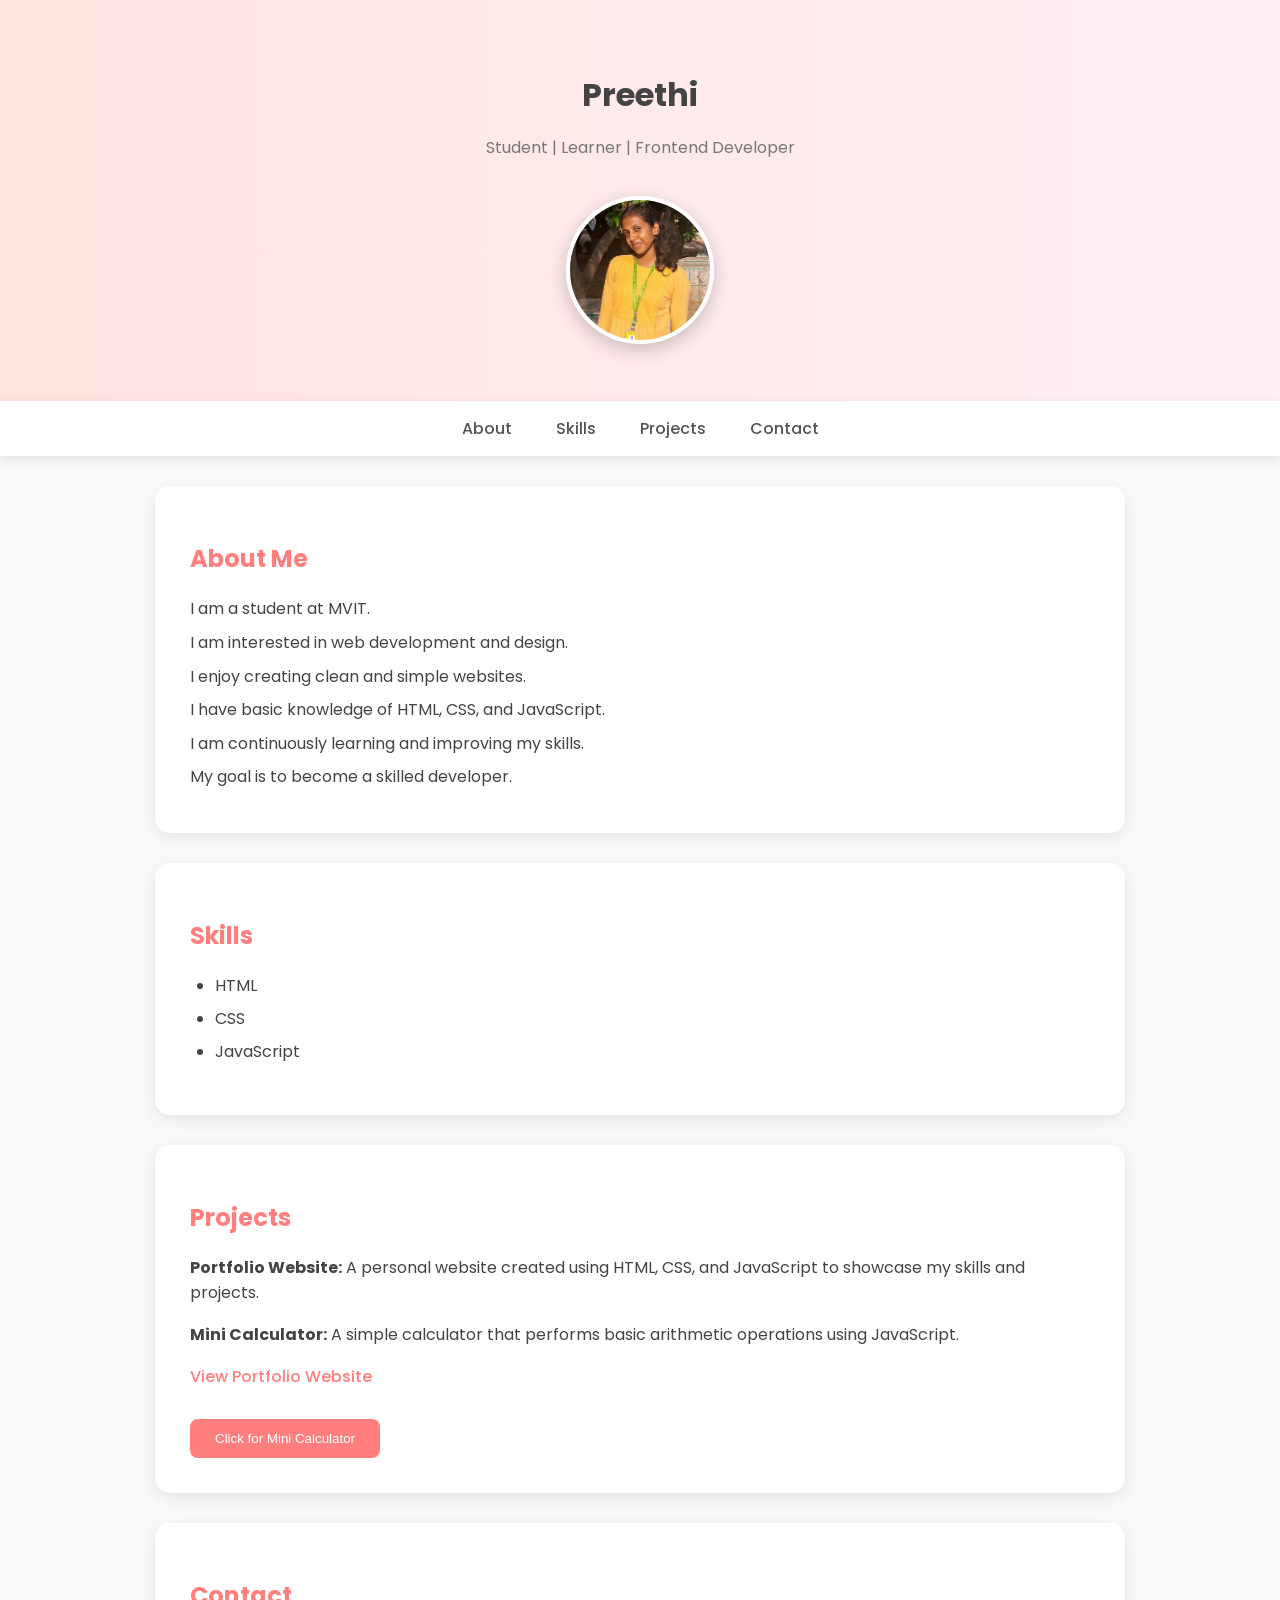
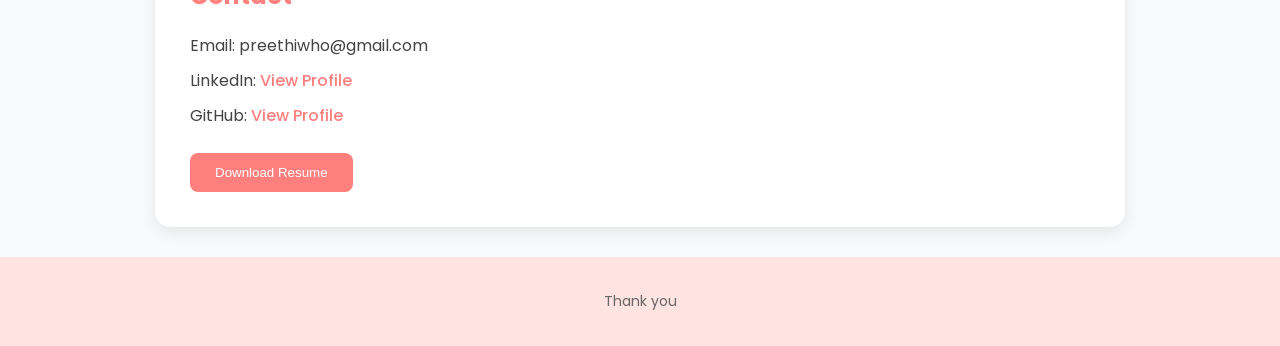
==== index.html @ 24c8bced "Update index.html" ====
<!DOCTYPE html>
<html lang="en">
<head>
<meta charset="UTF-8">
<title>Preethi Portfolio</title>

<link href="https://fonts.googleapis.com/css2?family=Poppins:wght@300;400;600&display=swap" rel="stylesheet">

<style>
    body {
        font-family: 'Poppins', sans-serif;
        margin: 0;
        background: #f8f9fb;
        color: #444;
    }

    header {
        text-align: center;
        padding: 50px 20px;
        background: linear-gradient(to right, #ffe4e1, #fff0f5);
    }

    header h1 {
        margin-bottom: 5px;
        font-size: 32px;
    }

    header p {
        color: #777;
        font-size: 16px;
    }

    .profile-pic {
        width: 140px;
        height: 140px;
        border-radius: 50%;
        object-fit: cover;
        margin-top: 20px;
        border: 4px solid white;
        box-shadow: 0px 6px 18px rgba(0,0,0,0.2);
    }

    nav {
        background: white;
        text-align: center;
        padding: 15px;
        box-shadow: 0px 3px 10px rgba(0,0,0,0.1);
        position: sticky;
        top: 0;
    }

    nav a {
        margin: 0 20px;
        text-decoration: none;
        color: #555;
        font-weight: 500;
        transition: 0.3s;
    }

    nav a:hover {
        color: #ff7f7f;
    }

    section {
        max-width: 900px;
        margin: 30px auto;
        padding: 35px;
        background: white;
        border-radius: 15px;
        box-shadow: 0px 5px 15px rgba(0,0,0,0.08);
    }

    h2 {
        color: #ff7f7f;
        margin-bottom: 20px;
    }

    /* About - clean spacing */
    #about p {
        margin: 8px 0;
        line-height: 1.6;
    }

    /* Skills */
    ul {
        list-style-type: disc;
        padding-left: 25px;
    }

    li {
        margin: 8px 0;
    }

    /* Projects */
    #projects p {
        margin-bottom: 15px;
        line-height: 1.6;
    }

    button {
        margin-top: 15px;
        padding: 12px 25px;
        background: #ff7f7f;
        color: white;
        border: none;
        border-radius: 8px;
        cursor: pointer;
        font-weight: 500;
        transition: 0.3s;
    }

    button:hover {
        background: #ff4d4d;
    }

    a {
        color: #ff7f7f;
        text-decoration: none;
        font-weight: 500;
    }

    a:hover {
        text-decoration: underline;
    }

    /* Contact spacing */
    #contact p {
        margin: 10px 0;
    }

    footer {
        text-align: center;
        padding: 20px;
        background: #ffe4e1;
        margin-top: 30px;
        font-size: 14px;
        color: #666;
    }
</style>
</head>

<body>

<header>
    <h1>Preethi</h1>
    <p>Student | Learner | Frontend Developer</p>

    <img src="myphoto.jpeg" alt="Profile Photo" class="profile-pic">
</header>

<nav>
    <a href="#about">About</a>
    <a href="#skills">Skills</a>
    <a href="#projects">Projects</a>
    <a href="#contact">Contact</a>
</nav>

<section id="about">
    <h2>About Me</h2>

    <p>I am a student at MVIT.</p>
    <p>I am interested in web development and design.</p>
    <p>I enjoy creating clean and simple websites.</p>
    <p>I have basic knowledge of HTML, CSS, and JavaScript.</p>
    <p>I am continuously learning and improving my skills.</p>
    <p>My goal is to become a skilled developer.</p>

</section>

<section id="skills">
    <h2>Skills</h2>
    <ul>
        <li>HTML</li>
        <li>CSS</li>
        <li>JavaScript</li>
    </ul>
</section>

<section id="projects">
    <h2>Projects</h2>

    <p><b>Portfolio Website:</b> A personal website created using HTML, CSS, and JavaScript to showcase my skills and projects.</p>

    <p><b>Mini Calculator:</b> A simple calculator that performs basic arithmetic operations using JavaScript.</p>

    <p>
        <a href=https://preethiii-dev.github.io/>View Portfolio Website</a>
    </p>

    <button onclick="openCalculator()">Click for Mini Calculator</button>
</section>

<section id="contact">
    <h2>Contact</h2>
    <p>Email: preethiwho@gmail.com</p>

    <p>
        LinkedIn: 
        <a href="https://linkedin.com/in/preethiii" target="_blank">View Profile</a>
    </p>

    <p>
        GitHub: 
        <a href="https://github.com/" target="_blank">View Profile</a>
    </p>
    <a href="resume.pdf" download>
    <button>Download Resume</button>
</a>
</section>

<footer>
    <p>Thank you</p>
</footer>

<script>
function openCalculator() {
    window.location.href = "calculator.html";
}
</script>

</body>
</html>
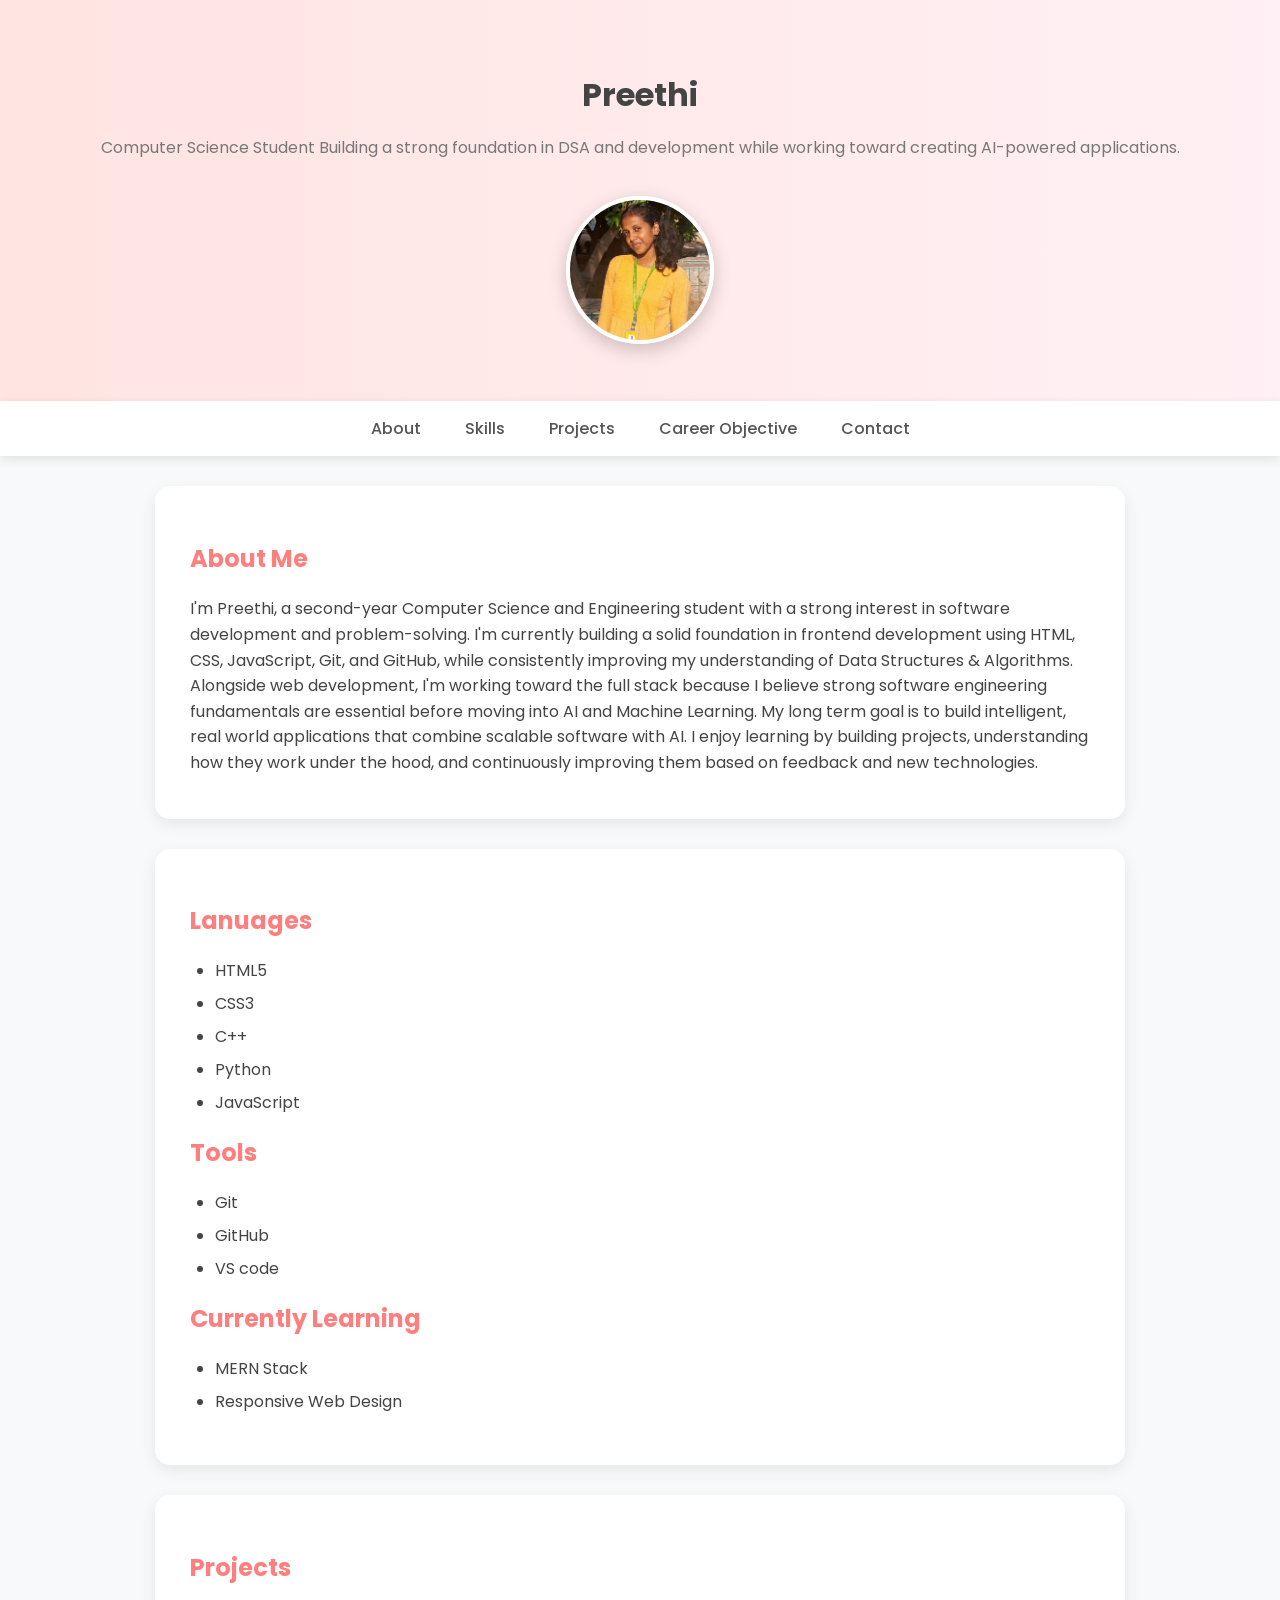
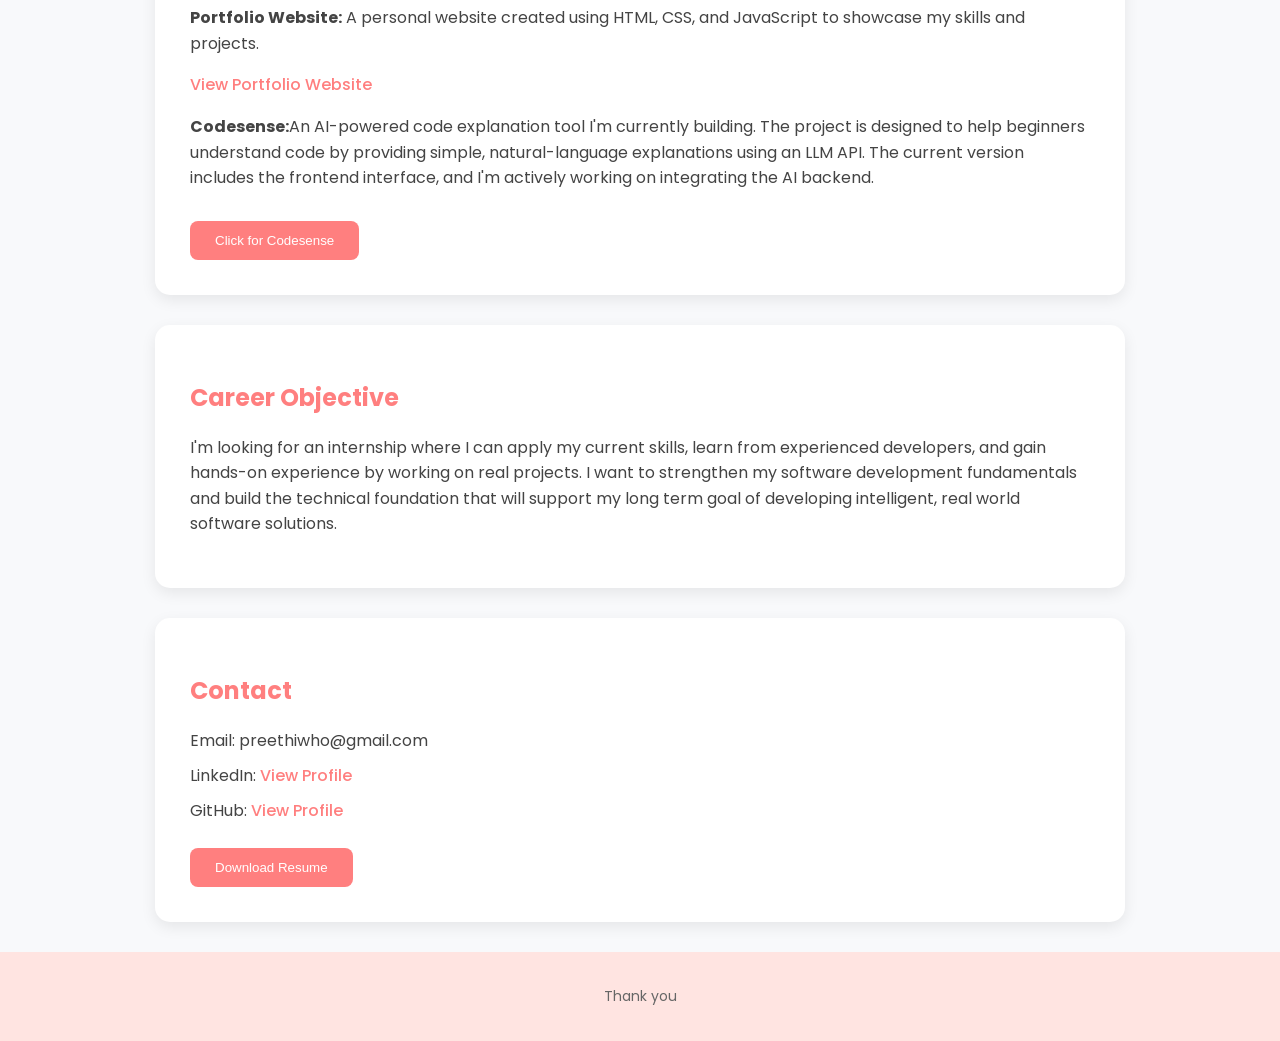
==== commit 24b5dcb2: "Add files via upload" ====
--- a/index.html
+++ b/index.html
@@ -96,6 +96,10 @@
         margin-bottom: 15px;
         line-height: 1.6;
     }
+ /* Career Objective - clean spacing */
+    #career p{
+    line-height:1.6;
+} 
 
     button {
         margin-top: 15px;
@@ -143,7 +147,8 @@
 
 <header>
     <h1>Preethi</h1>
-    <p>Student | Learner | Frontend Developer</p>
+    <p>Computer Science Student
+Building a strong foundation in DSA and development while working toward creating AI-powered applications.</p>
 
     <img src="myphoto.jpeg" alt="Profile Photo" class="profile-pic">
 </header>
@@ -152,28 +157,41 @@
     <a href="#about">About</a>
     <a href="#skills">Skills</a>
     <a href="#projects">Projects</a>
+   <a href="#career">Career Objective</a>
     <a href="#contact">Contact</a>
 </nav>
 
 <section id="about">
     <h2>About Me</h2>
 
-    <p>I am a student at MVIT.</p>
-    <p>I am interested in web development and design.</p>
-    <p>I enjoy creating clean and simple websites.</p>
-    <p>I have basic knowledge of HTML, CSS, and JavaScript.</p>
-    <p>I am continuously learning and improving my skills.</p>
-    <p>My goal is to become a skilled developer.</p>
-
-</section>
+    <p>I'm Preethi, a second-year Computer Science and Engineering student with a strong interest in software development and problem-solving. I'm currently building a solid foundation in frontend development using HTML, CSS, JavaScript, Git, and GitHub, while consistently improving my understanding of Data Structures & Algorithms. Alongside web development, I'm working toward the full stack because I believe strong software engineering fundamentals are essential before moving into AI and Machine Learning. My long term goal is to build intelligent, real world applications that combine scalable software with AI. I enjoy learning by building projects, understanding how they work under the hood, and continuously improving them based on feedback and new technologies.</p>
+
+</section>
+
+
 
 <section id="skills">
-    <h2>Skills</h2>
+    <h2>Lanuages</h2>
     <ul>
-        <li>HTML</li>
-        <li>CSS</li>
+        <li>HTML5</li>
+        <li>CSS3</li>
+        <li>C++</li>
+        <li>Python</li>
         <li>JavaScript</li>
     </ul>
+<h2>Tools</h2>
+    <ul>
+        <li>Git</li>
+        <li>GitHub</li>
+        <li>VS code</li>
+      </ul>
+<h2>Currently Learning</h2>
+    <ul>
+        <li>MERN Stack </li>
+        <li>Responsive Web Design</li>
+       
+    </ul>
+
 </section>
 
 <section id="projects">
@@ -181,13 +199,22 @@
 
     <p><b>Portfolio Website:</b> A personal website created using HTML, CSS, and JavaScript to showcase my skills and projects.</p>
 
-    <p><b>Mini Calculator:</b> A simple calculator that performs basic arithmetic operations using JavaScript.</p>
-
-    <p>
-        <a href=https://preethiii-dev.github.io/>View Portfolio Website</a>
+    <p>
+       <a href="https://preethiii-dev.github.io" target="_blank">
+    View Portfolio Website
+</a>    </p>
+
+    <p><b> Codesense:</b>An AI-powered code explanation tool I'm currently building. The project is designed to help beginners understand code by providing simple, natural-language explanations using an LLM API. The current version includes the frontend interface, and I'm actively working on integrating the AI backend.</p>
+
+    <button onclick="openproject()"> Click for Codesense </button>
+</section>
+
+<section id="career">
+    <h2>Career Objective</h2>
+
+    <p>
+        I'm looking for an internship where I can apply my current skills, learn from experienced developers, and gain hands-on experience by working on real projects. I want to strengthen my software development fundamentals and build the technical foundation that will support my long term goal of developing intelligent, real world software solutions.
     </p>
-
-    <button onclick="openCalculator()">Click for Mini Calculator</button>
 </section>
 
 <section id="contact">
@@ -201,9 +228,9 @@
 
     <p>
         GitHub: 
-        <a href="https://github.com/" target="_blank">View Profile</a>
+        <a href="https://github.com/preethiii-dev/preethiii-dev.github.io" target="_blank">View Profile</a>
     </p>
-    <a href="resume.pdf" download>
+<a href="resume.final.pdf" download>
     <button>Download Resume</button>
 </a>
 </section>
@@ -213,10 +240,9 @@
 </footer>
 
 <script>
-function openCalculator() {
-    window.location.href = "calculator.html";
+function openproject() {
+    window.location.href = "codesense/code-explainer.html";
 }
 </script>
-
 </body>
-</html>
+</html>
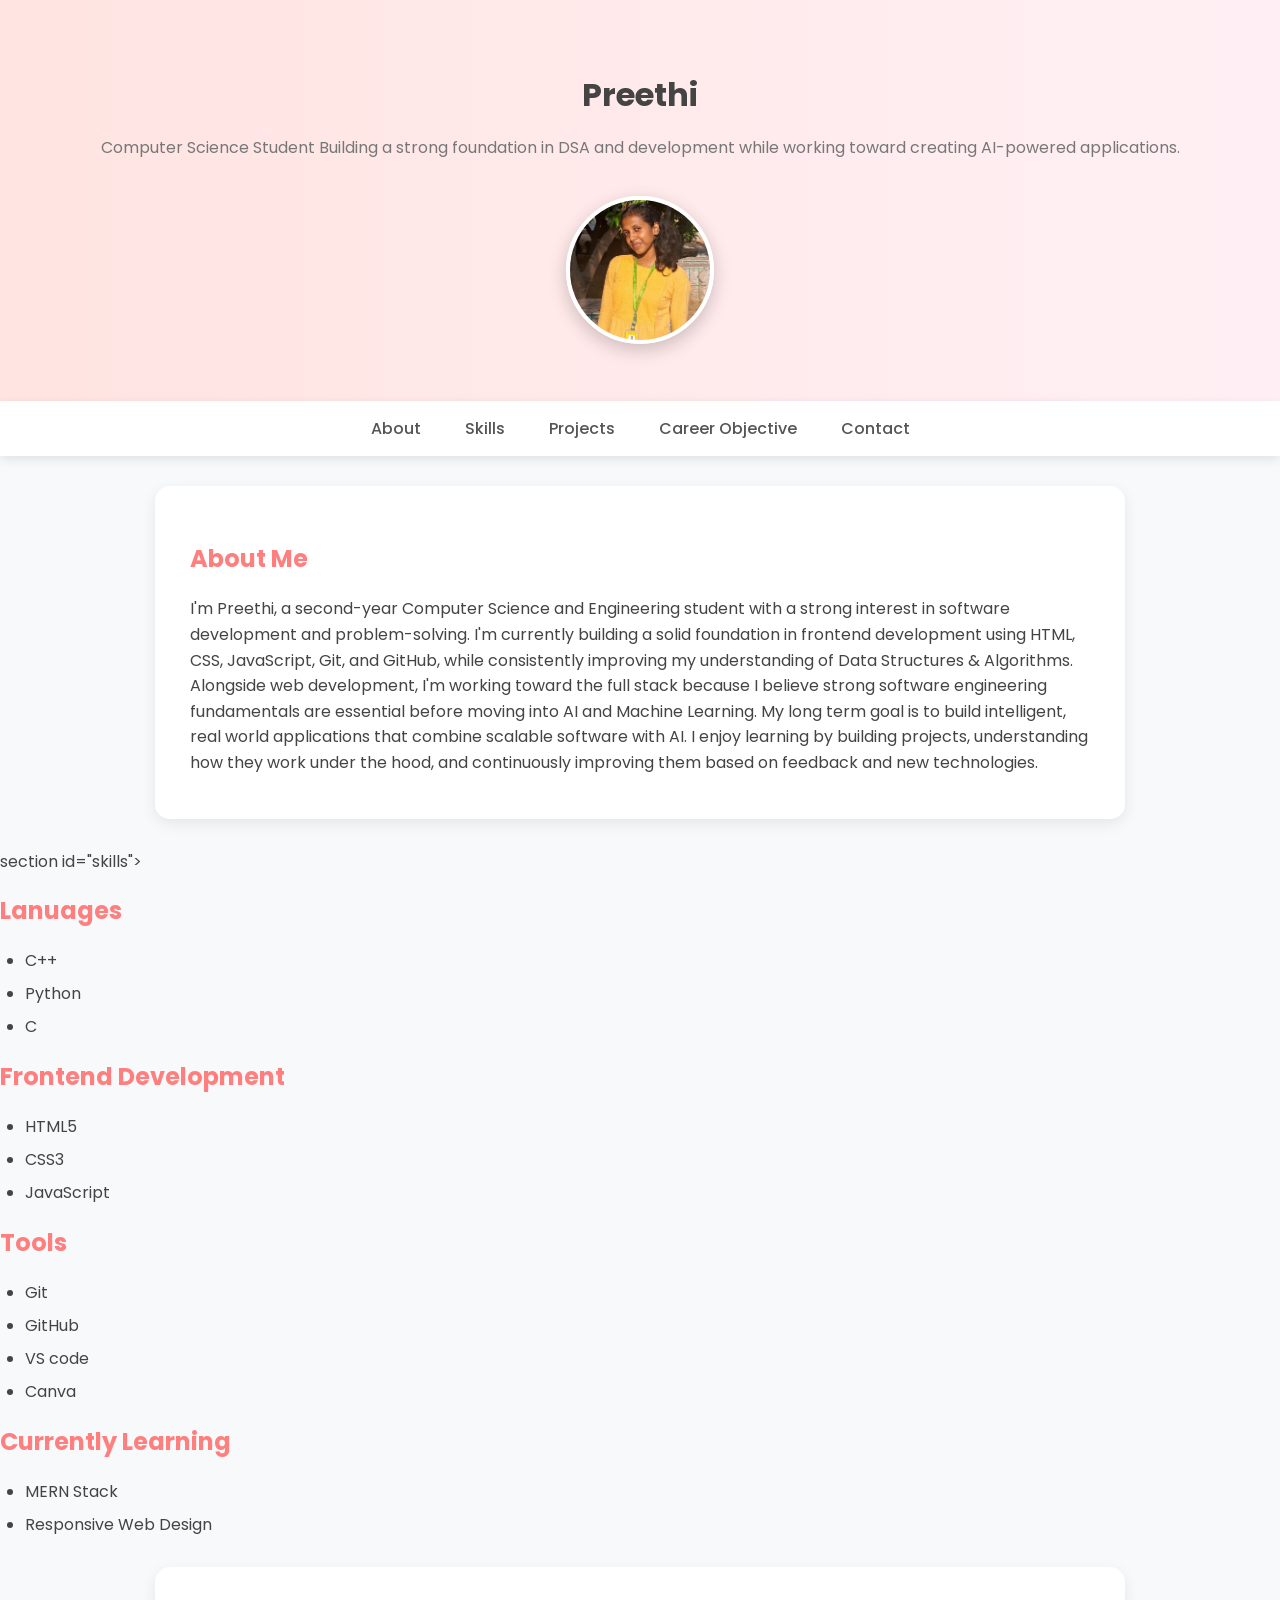
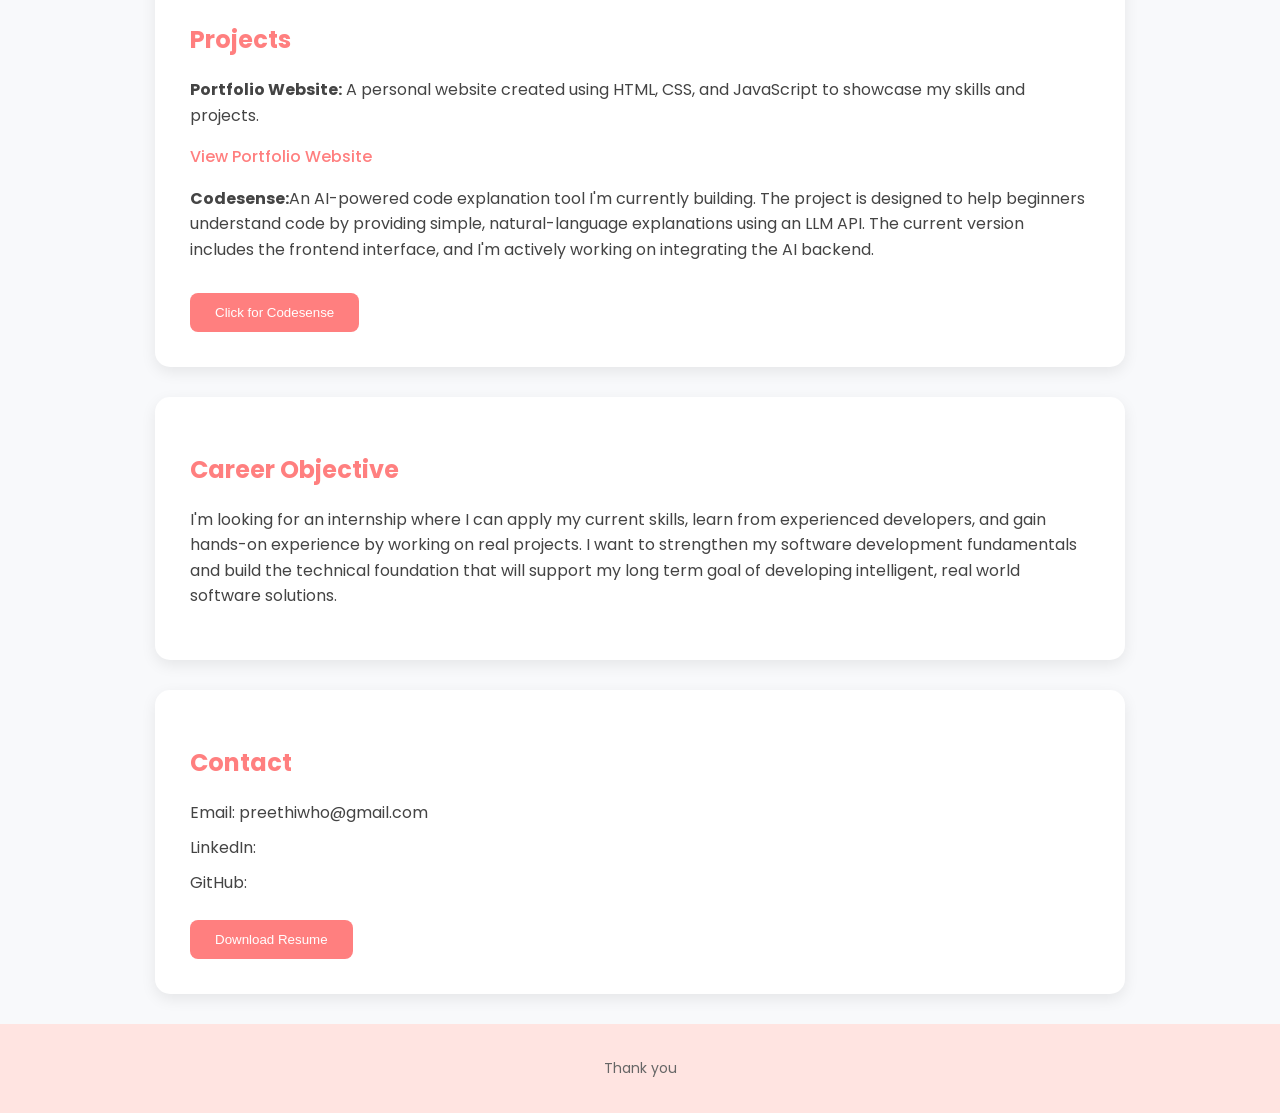
==== commit 14bfbba4: "Update index.html" ====
--- a/index.html
+++ b/index.html
@@ -170,24 +170,31 @@
 
 
 
-<section id="skills">
+section id="skills">
     <h2>Lanuages</h2>
     <ul>
+        <li>C++</li>
+        <li>Python</li>
+        <li>C</li>
+    </ul>
+<h2>Frontend Development </h2>
+<ul>
         <li>HTML5</li>
         <li>CSS3</li>
-        <li>C++</li>
-        <li>Python</li>
         <li>JavaScript</li>
     </ul>
+
 <h2>Tools</h2>
     <ul>
         <li>Git</li>
         <li>GitHub</li>
         <li>VS code</li>
+        <li>Canva</li>
+
       </ul>
 <h2>Currently Learning</h2>
     <ul>
-        <li>MERN Stack </li>
+        <li>MERN Stack</li>
         <li>Responsive Web Design</li>
        
     </ul>
@@ -223,12 +230,12 @@
 
     <p>
         LinkedIn: 
-        <a href="https://linkedin.com/in/preethiii" target="_blank">View Profile</a>
+        <a href="https://linkedin.com/in/preethiii" target="_blank"></a>
     </p>
 
     <p>
         GitHub: 
-        <a href="https://github.com/preethiii-dev/preethiii-dev.github.io" target="_blank">View Profile</a>
+        <a href="https://github.com/preethiii-dev/preethiii-dev.github.io" target="_blank"></a>
     </p>
 <a href="resume.final.pdf" download>
     <button>Download Resume</button>
@@ -245,4 +252,4 @@
 }
 </script>
 </body>
-</html>+</html>
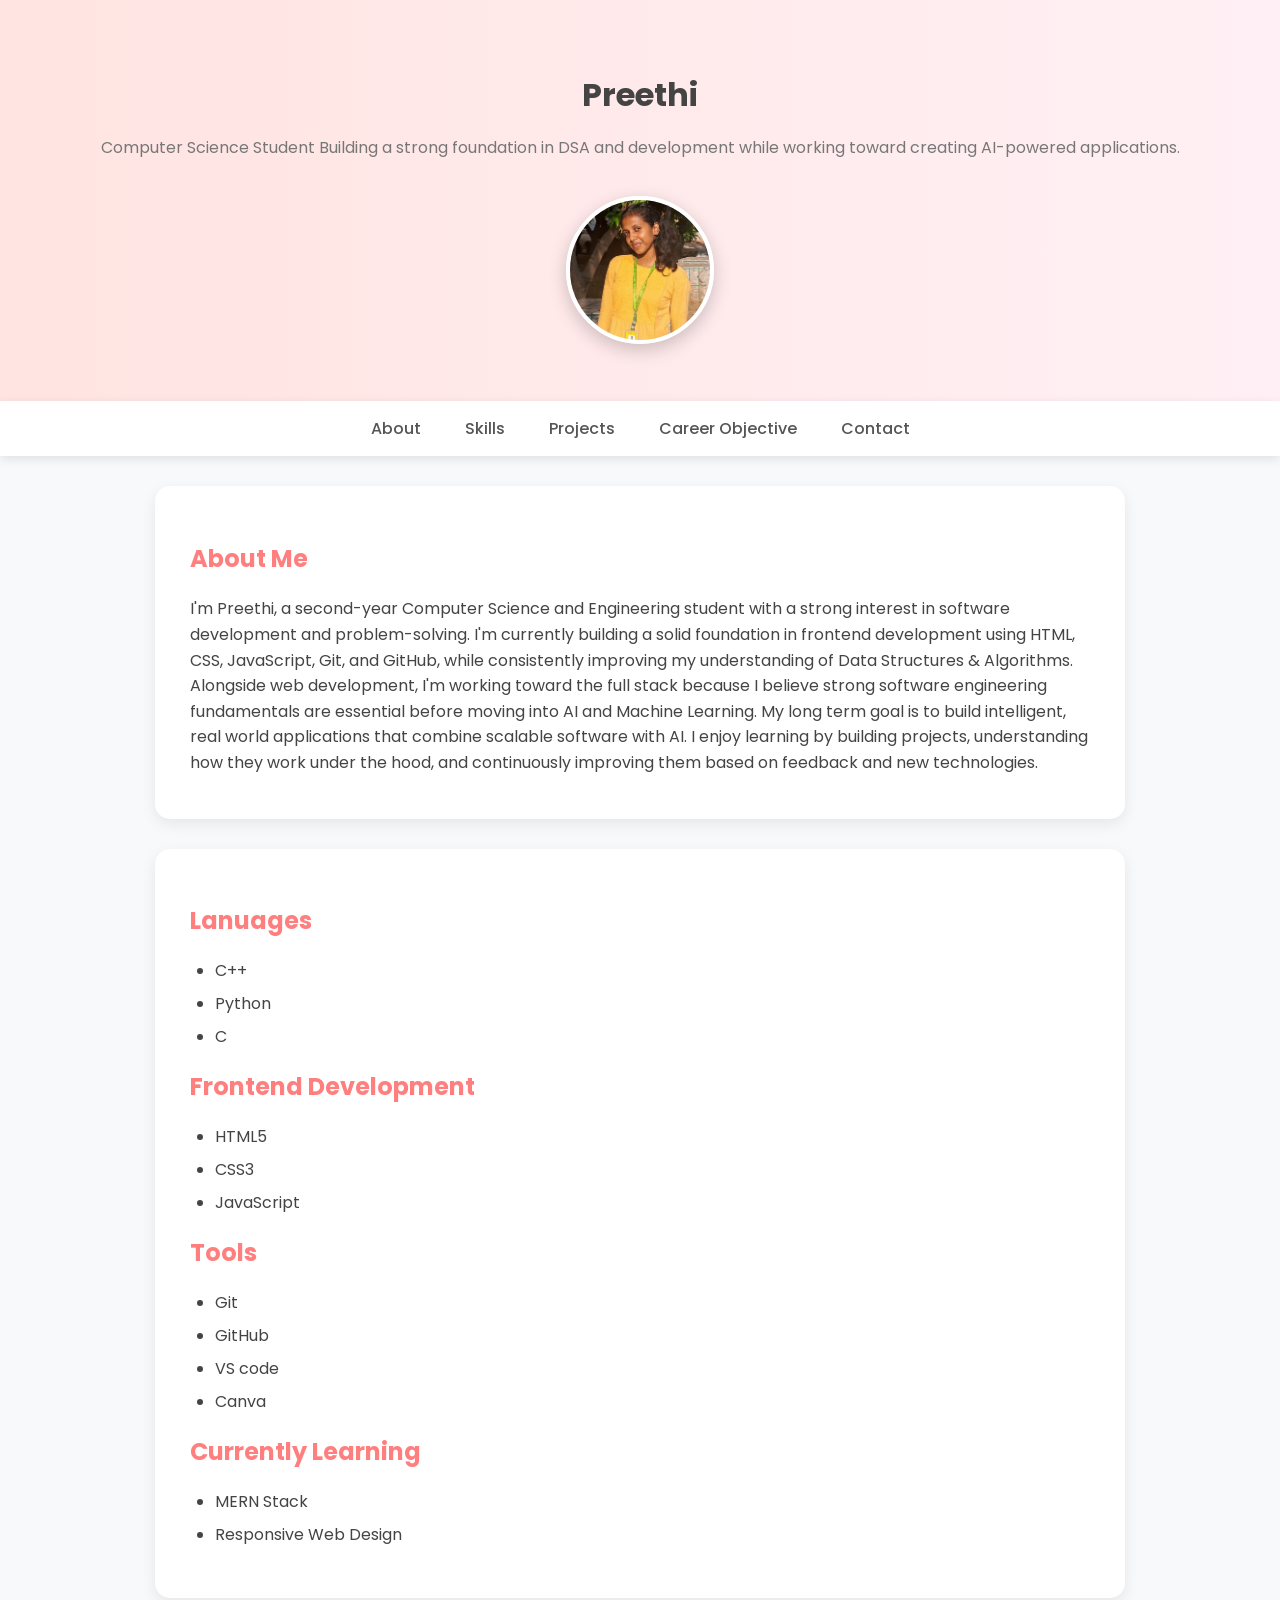
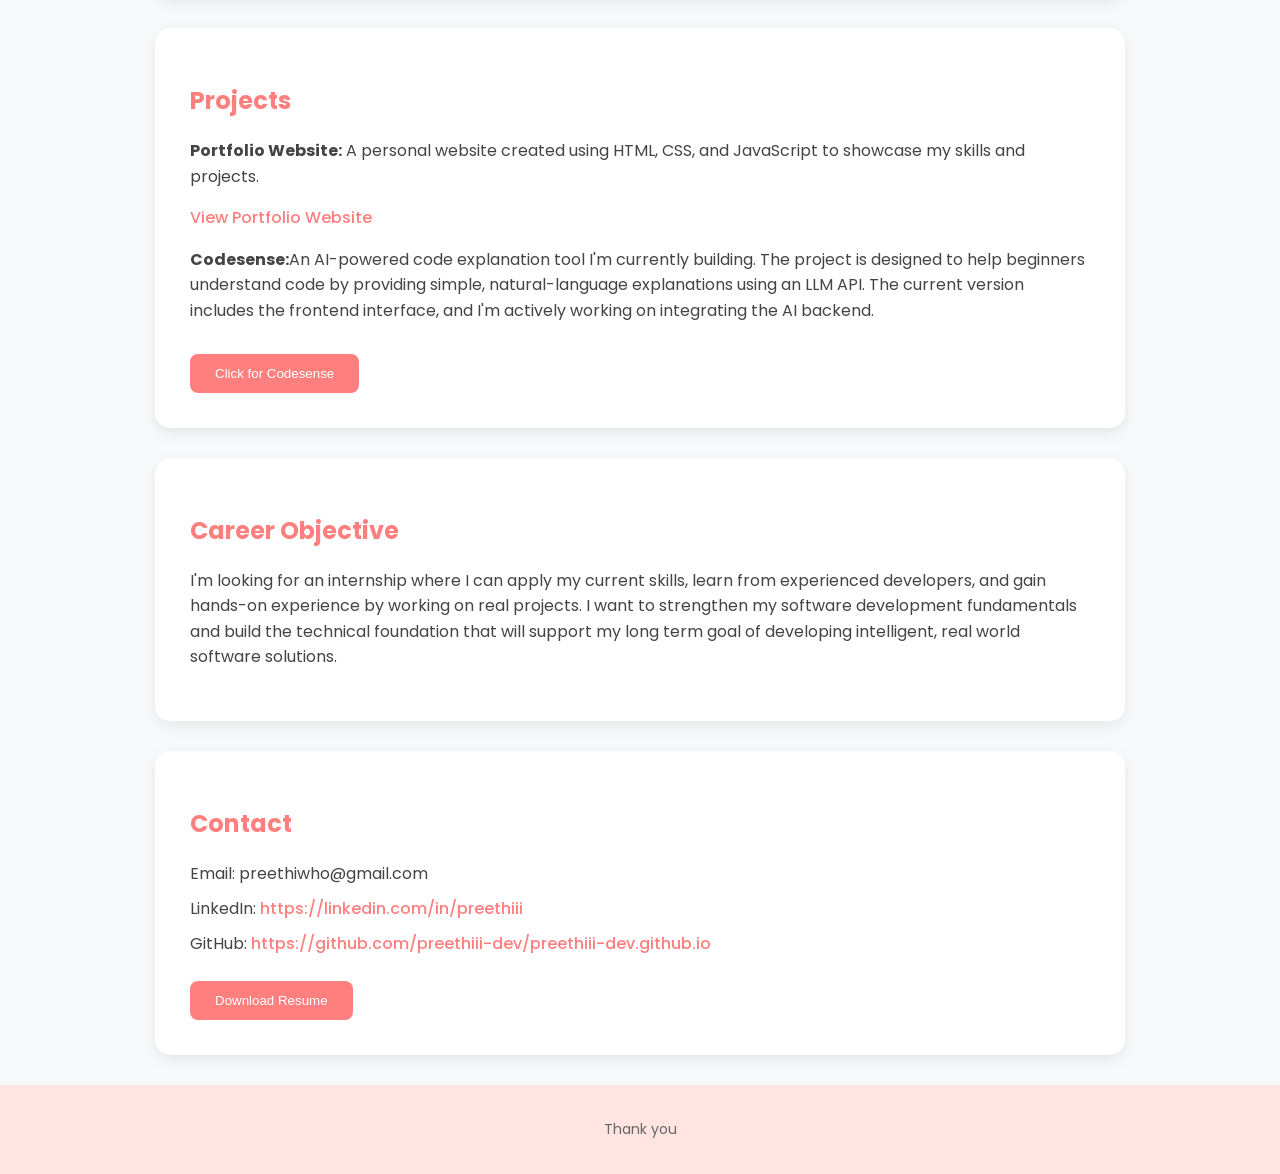
==== commit 2fd509ae: "Update index.html" ====
--- a/index.html
+++ b/index.html
@@ -170,7 +170,7 @@
 
 
 
-section id="skills">
+<section id="skills">
     <h2>Lanuages</h2>
     <ul>
         <li>C++</li>
@@ -230,12 +230,12 @@
 
     <p>
         LinkedIn: 
-        <a href="https://linkedin.com/in/preethiii" target="_blank"></a>
+        <a href="https://linkedin.com/in/preethiii" target="_blank">https://linkedin.com/in/preethiii</a>
     </p>
 
     <p>
         GitHub: 
-        <a href="https://github.com/preethiii-dev/preethiii-dev.github.io" target="_blank"></a>
+        <a href="https://github.com/preethiii-dev/preethiii-dev.github.io" target="_blank">https://github.com/preethiii-dev/preethiii-dev.github.io</a>
     </p>
 <a href="resume.final.pdf" download>
     <button>Download Resume</button>
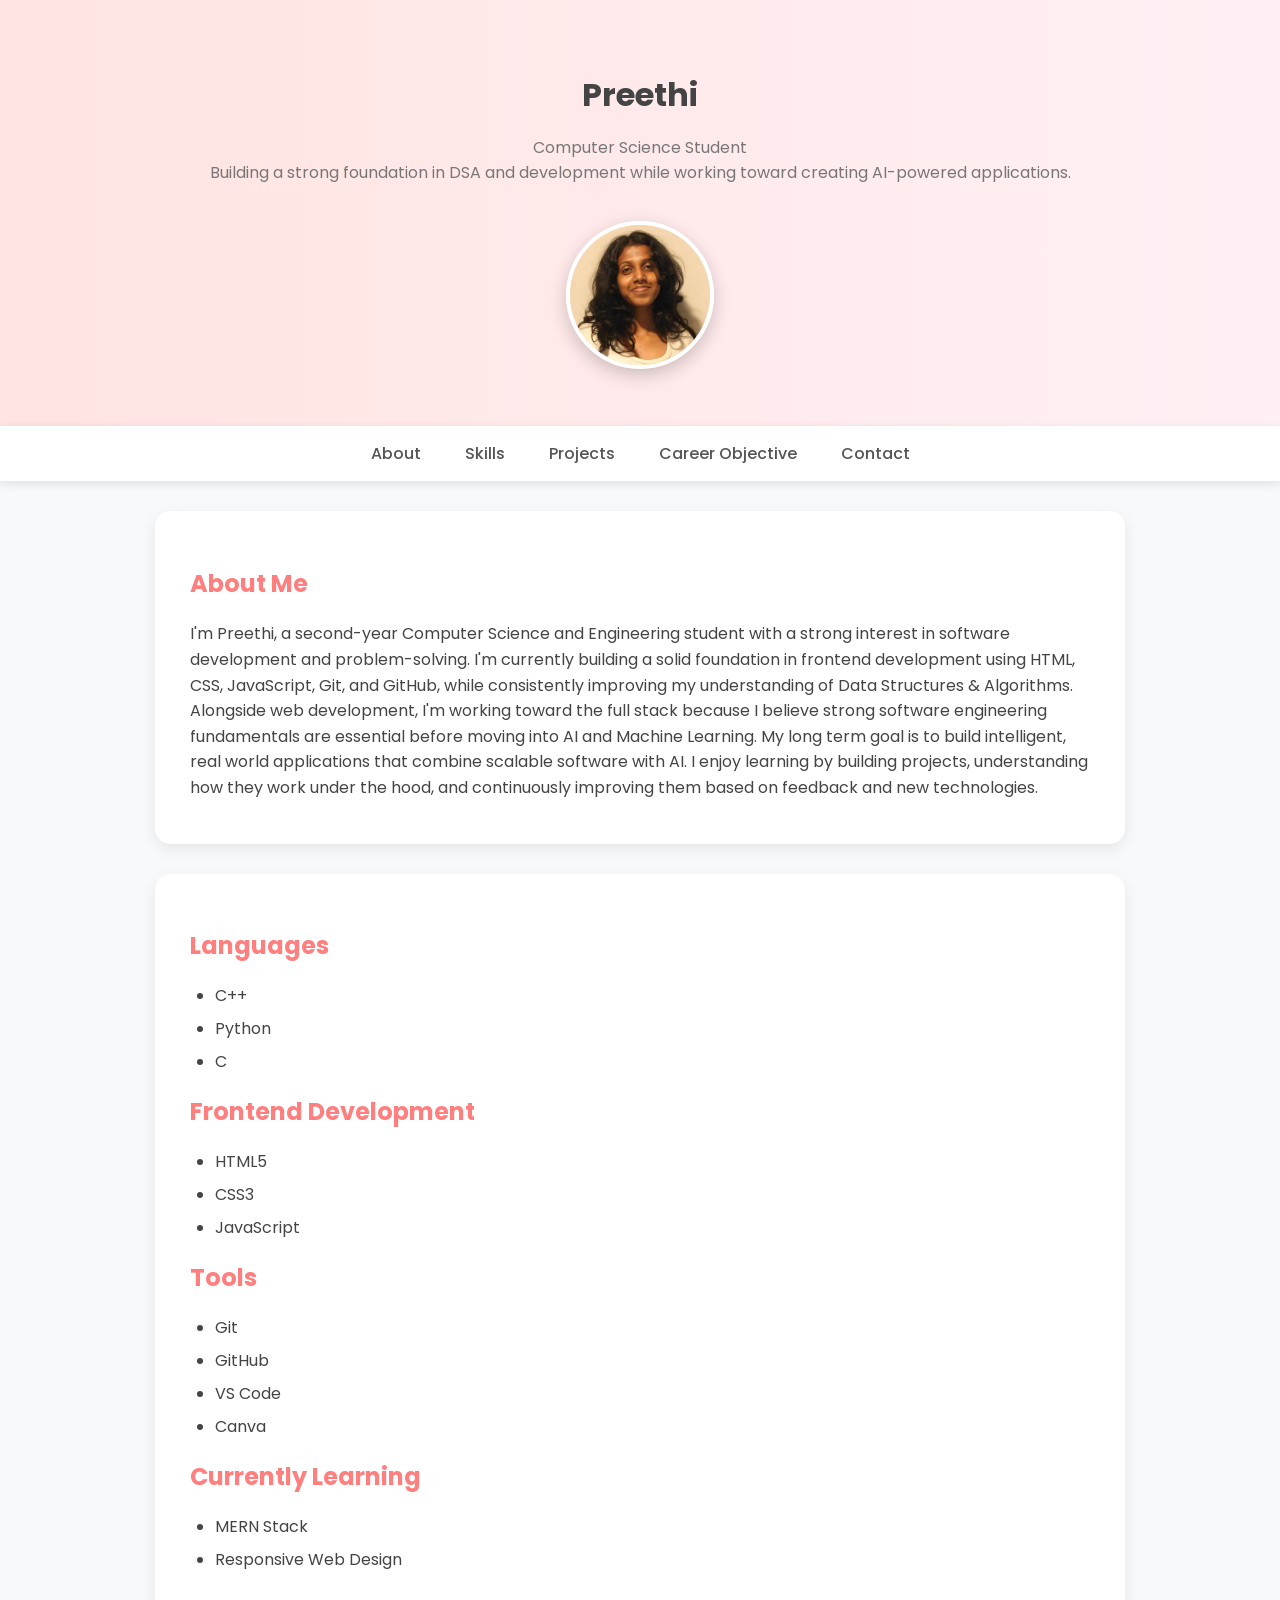
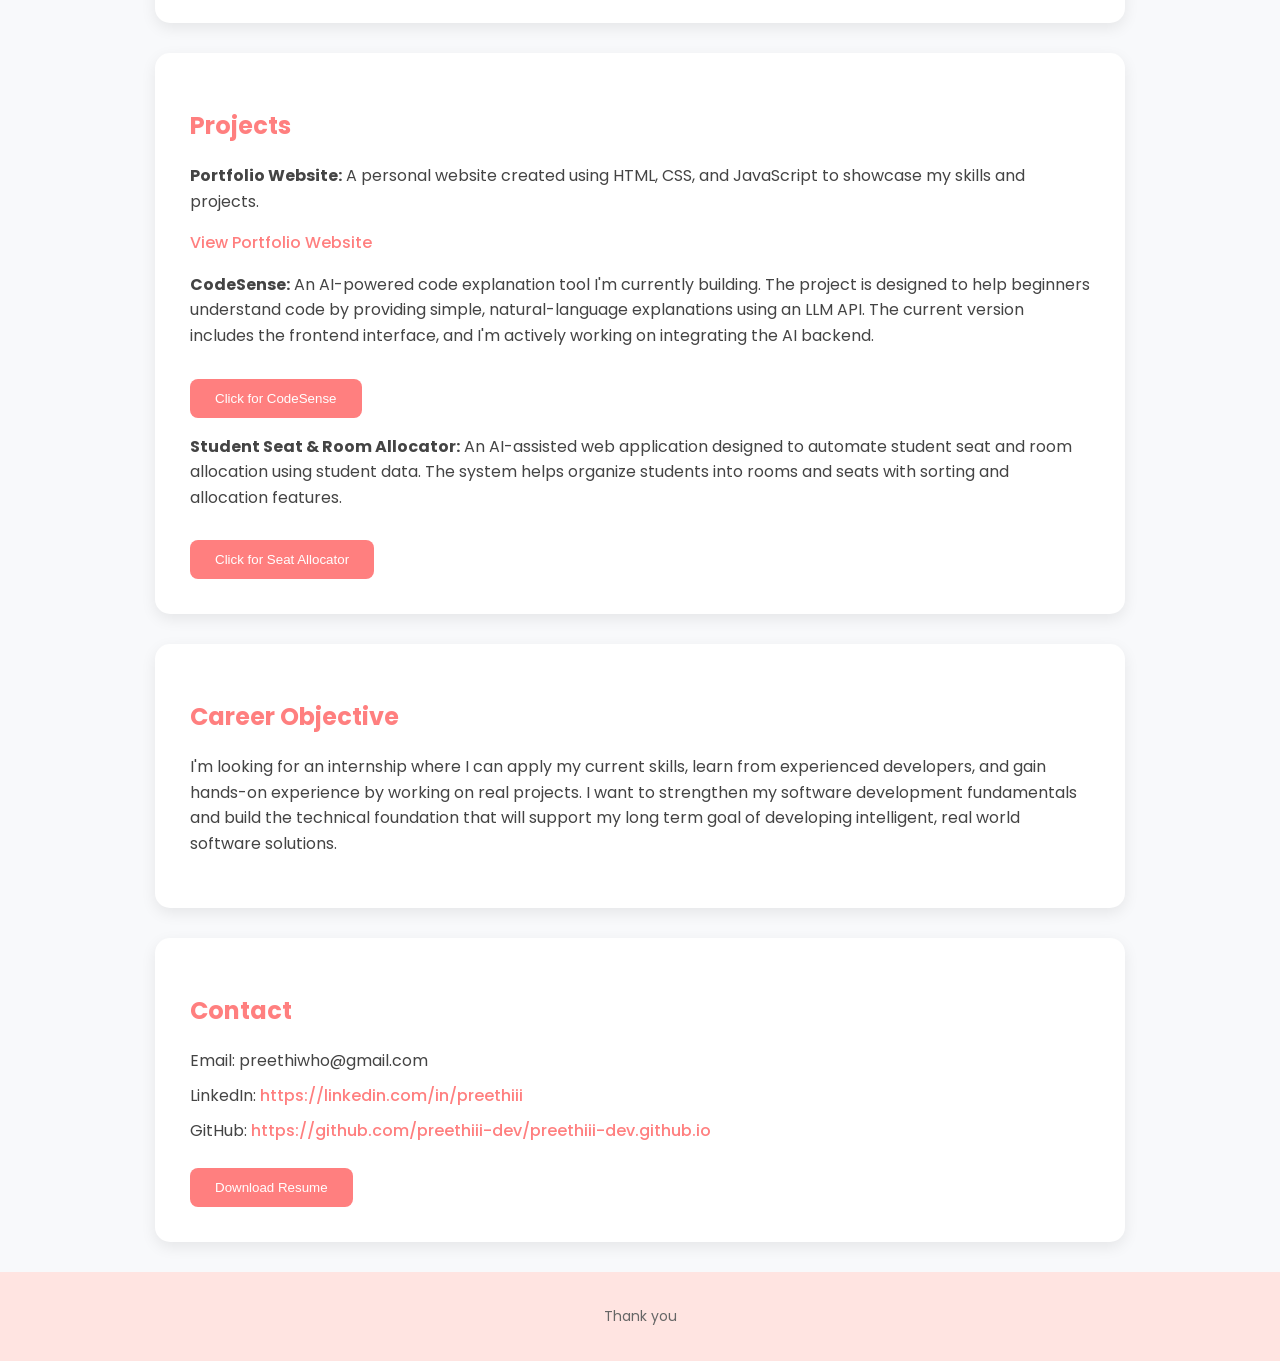
==== commit 35c5a39d: "Update index.html" ====
--- a/index.html
+++ b/index.html
@@ -75,7 +75,7 @@
         margin-bottom: 20px;
     }
 
-    /* About - clean spacing */
+    /* About */
     #about p {
         margin: 8px 0;
         line-height: 1.6;
@@ -96,10 +96,11 @@
         margin-bottom: 15px;
         line-height: 1.6;
     }
- /* Career Objective - clean spacing */
-    #career p{
-    line-height:1.6;
-} 
+
+    /* Career Objective */
+    #career p {
+        line-height: 1.6;
+    }
 
     button {
         margin-top: 15px;
@@ -147,109 +148,192 @@
 
 <header>
     <h1>Preethi</h1>
-    <p>Computer Science Student
-Building a strong foundation in DSA and development while working toward creating AI-powered applications.</p>
-
-    <img src="myphoto.jpeg" alt="Profile Photo" class="profile-pic">
+
+    <p>
+        Computer Science Student<br>
+        Building a strong foundation in DSA and development while working
+        toward creating AI-powered applications.
+    </p>
+
+    <!-- Make sure this filename matches the actual file in GitHub -->
+    <img src="myphoto.jpg" alt="Profile Photo" class="profile-pic">
 </header>
+
 
 <nav>
     <a href="#about">About</a>
     <a href="#skills">Skills</a>
     <a href="#projects">Projects</a>
-   <a href="#career">Career Objective</a>
+    <a href="#career">Career Objective</a>
     <a href="#contact">Contact</a>
 </nav>
 
+
 <section id="about">
     <h2>About Me</h2>
 
-    <p>I'm Preethi, a second-year Computer Science and Engineering student with a strong interest in software development and problem-solving. I'm currently building a solid foundation in frontend development using HTML, CSS, JavaScript, Git, and GitHub, while consistently improving my understanding of Data Structures & Algorithms. Alongside web development, I'm working toward the full stack because I believe strong software engineering fundamentals are essential before moving into AI and Machine Learning. My long term goal is to build intelligent, real world applications that combine scalable software with AI. I enjoy learning by building projects, understanding how they work under the hood, and continuously improving them based on feedback and new technologies.</p>
-
-</section>
-
+    <p>
+        I'm Preethi, a second-year Computer Science and Engineering student
+        with a strong interest in software development and problem-solving.
+        I'm currently building a solid foundation in frontend development
+        using HTML, CSS, JavaScript, Git, and GitHub, while consistently
+        improving my understanding of Data Structures & Algorithms.
+        Alongside web development, I'm working toward the full stack because
+        I believe strong software engineering fundamentals are essential
+        before moving into AI and Machine Learning. My long term goal is to
+        build intelligent, real world applications that combine scalable
+        software with AI. I enjoy learning by building projects,
+        understanding how they work under the hood, and continuously
+        improving them based on feedback and new technologies.
+    </p>
+</section>
 
 
 <section id="skills">
-    <h2>Lanuages</h2>
+    <h2>Languages</h2>
+
     <ul>
         <li>C++</li>
         <li>Python</li>
         <li>C</li>
     </ul>
-<h2>Frontend Development </h2>
-<ul>
+
+
+    <h2>Frontend Development</h2>
+
+    <ul>
         <li>HTML5</li>
         <li>CSS3</li>
         <li>JavaScript</li>
     </ul>
 
-<h2>Tools</h2>
+
+    <h2>Tools</h2>
+
     <ul>
         <li>Git</li>
         <li>GitHub</li>
-        <li>VS code</li>
+        <li>VS Code</li>
         <li>Canva</li>
-
-      </ul>
-<h2>Currently Learning</h2>
+    </ul>
+
+
+    <h2>Currently Learning</h2>
+
     <ul>
         <li>MERN Stack</li>
         <li>Responsive Web Design</li>
-       
     </ul>
 
 </section>
+
 
 <section id="projects">
     <h2>Projects</h2>
 
-    <p><b>Portfolio Website:</b> A personal website created using HTML, CSS, and JavaScript to showcase my skills and projects.</p>
-
-    <p>
-       <a href="https://preethiii-dev.github.io" target="_blank">
-    View Portfolio Website
-</a>    </p>
-
-    <p><b> Codesense:</b>An AI-powered code explanation tool I'm currently building. The project is designed to help beginners understand code by providing simple, natural-language explanations using an LLM API. The current version includes the frontend interface, and I'm actively working on integrating the AI backend.</p>
-
-    <button onclick="openproject()"> Click for Codesense </button>
-</section>
+
+    <!-- Portfolio Project -->
+    <p>
+        <b>Portfolio Website:</b>
+        A personal website created using HTML, CSS, and JavaScript
+        to showcase my skills and projects.
+    </p>
+
+    <p>
+        <a href="https://preethiii-dev.github.io" target="_blank">
+            View Portfolio Website
+        </a>
+    </p>
+
+
+    <!-- CodeSense Project -->
+    <p>
+        <b>CodeSense:</b>
+        An AI-powered code explanation tool I'm currently building.
+        The project is designed to help beginners understand code by
+        providing simple, natural-language explanations using an LLM API.
+        The current version includes the frontend interface, and I'm
+        actively working on integrating the AI backend.
+    </p>
+
+    <button onclick="openproject()">
+        Click for CodeSense
+    </button>
+
+
+    <!-- Seat Allocator Project -->
+    <p>
+        <b>Student Seat & Room Allocator:</b>
+        An AI-assisted web application designed to automate student
+        seat and room allocation using student data. The system helps
+        organize students into rooms and seats with sorting and
+        allocation features.
+    </p>
+
+    <button onclick="openSeatAllocator()">
+        Click for Seat Allocator
+    </button>
+
+</section>
+
 
 <section id="career">
     <h2>Career Objective</h2>
 
     <p>
-        I'm looking for an internship where I can apply my current skills, learn from experienced developers, and gain hands-on experience by working on real projects. I want to strengthen my software development fundamentals and build the technical foundation that will support my long term goal of developing intelligent, real world software solutions.
-    </p>
-</section>
+        I'm looking for an internship where I can apply my current skills,
+        learn from experienced developers, and gain hands-on experience by
+        working on real projects. I want to strengthen my software
+        development fundamentals and build the technical foundation that
+        will support my long term goal of developing intelligent,
+        real world software solutions.
+    </p>
+</section>
+
 
 <section id="contact">
     <h2>Contact</h2>
-    <p>Email: preethiwho@gmail.com</p>
-
-    <p>
-        LinkedIn: 
-        <a href="https://linkedin.com/in/preethiii" target="_blank">https://linkedin.com/in/preethiii</a>
-    </p>
-
-    <p>
-        GitHub: 
-        <a href="https://github.com/preethiii-dev/preethiii-dev.github.io" target="_blank">https://github.com/preethiii-dev/preethiii-dev.github.io</a>
-    </p>
-<a href="resume.final.pdf" download>
-    <button>Download Resume</button>
-</a>
-</section>
+
+    <p>
+        Email: preethiwho@gmail.com
+    </p>
+
+    <p>
+        LinkedIn:
+        <a href="https://linkedin.com/in/preethiii" target="_blank">
+            https://linkedin.com/in/preethiii
+        </a>
+    </p>
+
+    <p>
+        GitHub:
+        <a href="https://github.com/preethiii-dev/preethiii-dev.github.io" target="_blank">
+            https://github.com/preethiii-dev/preethiii-dev.github.io
+        </a>
+    </p>
+
+    <a href="resume.final.pdf" download>
+        <button>Download Resume</button>
+    </a>
+</section>
+
 
 <footer>
     <p>Thank you</p>
 </footer>
 
+
 <script>
+
 function openproject() {
     window.location.href = "codesense/code-explainer.html";
 }
+
+function openSeatAllocator() {
+    window.location.href = "seat.allocator/";
+}
+
 </script>
+
 </body>
 </html>
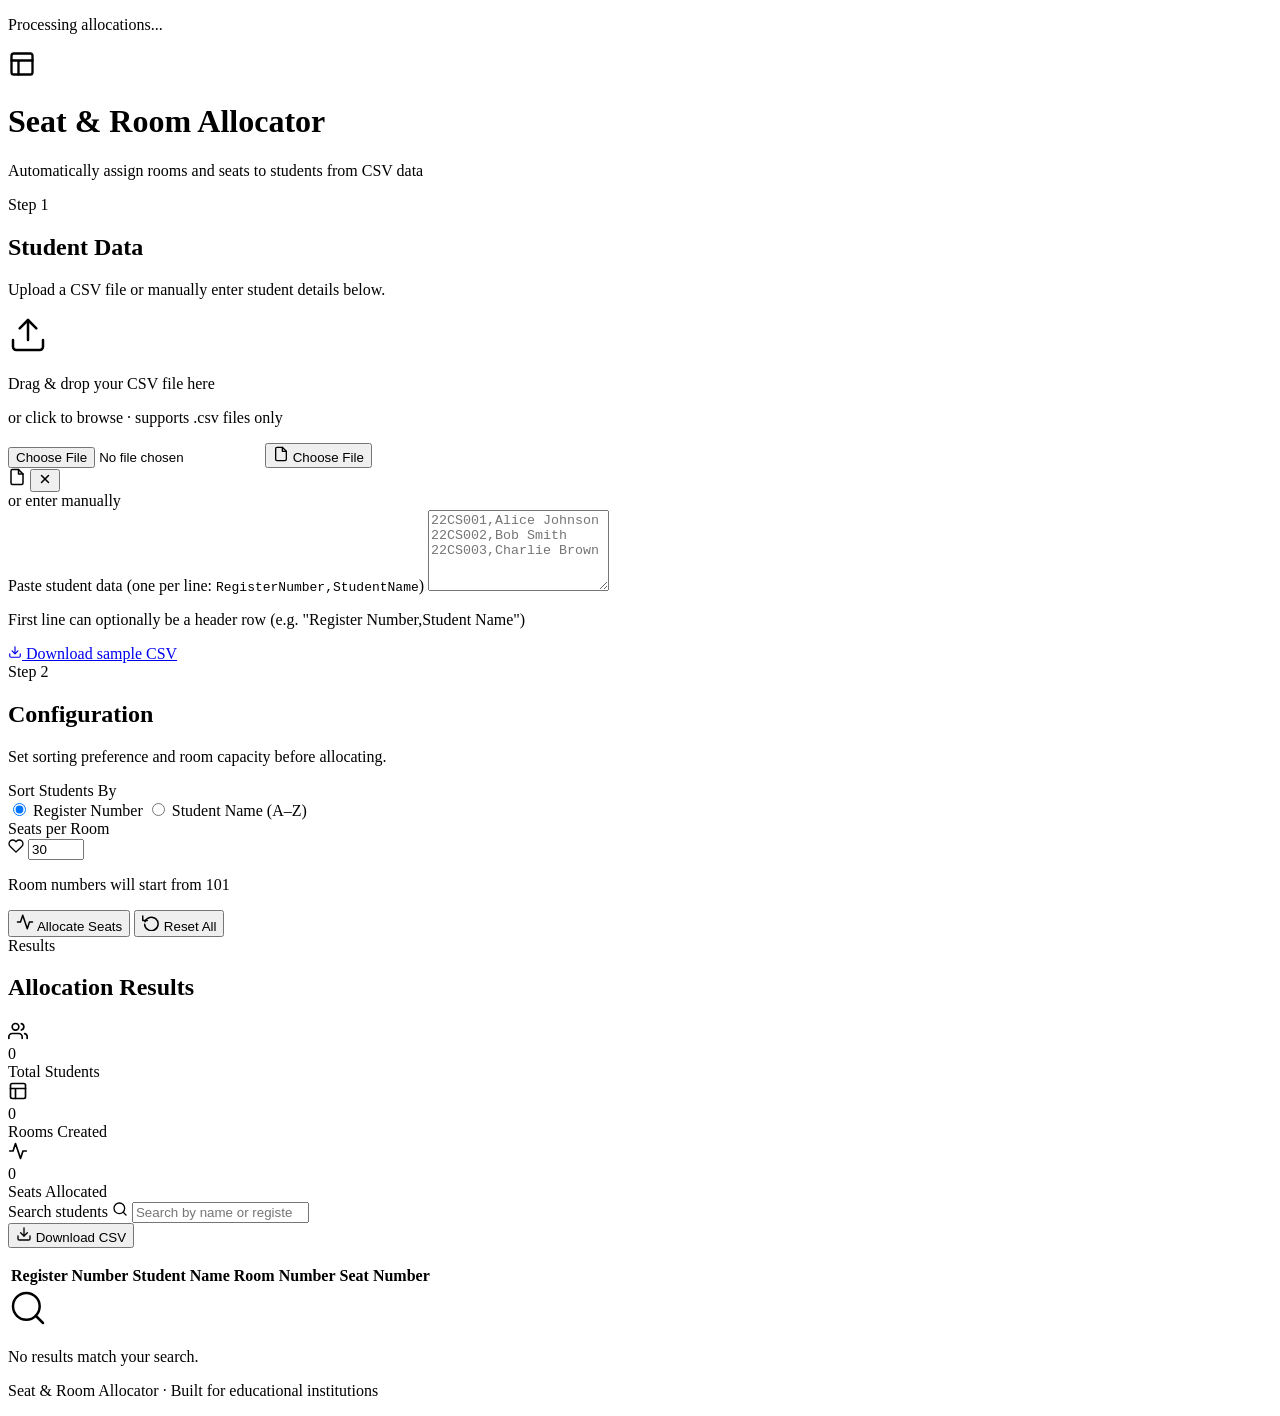
==== commit 1765f492: "Update index.html" ====
--- a/index.html
+++ b/index.html
@@ -1,339 +1,243 @@
 <!DOCTYPE html>
 <html lang="en">
-<head>
-<meta charset="UTF-8">
-<title>Preethi Portfolio</title>
-
-<link href="https://fonts.googleapis.com/css2?family=Poppins:wght@300;400;600&display=swap" rel="stylesheet">
-
-<style>
-    body {
-        font-family: 'Poppins', sans-serif;
-        margin: 0;
-        background: #f8f9fb;
-        color: #444;
-    }
-
-    header {
-        text-align: center;
-        padding: 50px 20px;
-        background: linear-gradient(to right, #ffe4e1, #fff0f5);
-    }
-
-    header h1 {
-        margin-bottom: 5px;
-        font-size: 32px;
-    }
-
-    header p {
-        color: #777;
-        font-size: 16px;
-    }
-
-    .profile-pic {
-        width: 140px;
-        height: 140px;
-        border-radius: 50%;
-        object-fit: cover;
-        margin-top: 20px;
-        border: 4px solid white;
-        box-shadow: 0px 6px 18px rgba(0,0,0,0.2);
-    }
-
-    nav {
-        background: white;
-        text-align: center;
-        padding: 15px;
-        box-shadow: 0px 3px 10px rgba(0,0,0,0.1);
-        position: sticky;
-        top: 0;
-    }
-
-    nav a {
-        margin: 0 20px;
-        text-decoration: none;
-        color: #555;
-        font-weight: 500;
-        transition: 0.3s;
-    }
-
-    nav a:hover {
-        color: #ff7f7f;
-    }
-
-    section {
-        max-width: 900px;
-        margin: 30px auto;
-        padding: 35px;
-        background: white;
-        border-radius: 15px;
-        box-shadow: 0px 5px 15px rgba(0,0,0,0.08);
-    }
-
-    h2 {
-        color: #ff7f7f;
-        margin-bottom: 20px;
-    }
-
-    /* About */
-    #about p {
-        margin: 8px 0;
-        line-height: 1.6;
-    }
-
-    /* Skills */
-    ul {
-        list-style-type: disc;
-        padding-left: 25px;
-    }
-
-    li {
-        margin: 8px 0;
-    }
-
-    /* Projects */
-    #projects p {
-        margin-bottom: 15px;
-        line-height: 1.6;
-    }
-
-    /* Career Objective */
-    #career p {
-        line-height: 1.6;
-    }
-
-    button {
-        margin-top: 15px;
-        padding: 12px 25px;
-        background: #ff7f7f;
-        color: white;
-        border: none;
-        border-radius: 8px;
-        cursor: pointer;
-        font-weight: 500;
-        transition: 0.3s;
-    }
-
-    button:hover {
-        background: #ff4d4d;
-    }
-
-    a {
-        color: #ff7f7f;
-        text-decoration: none;
-        font-weight: 500;
-    }
-
-    a:hover {
-        text-decoration: underline;
-    }
-
-    /* Contact spacing */
-    #contact p {
-        margin: 10px 0;
-    }
-
-    footer {
-        text-align: center;
-        padding: 20px;
-        background: #ffe4e1;
-        margin-top: 30px;
-        font-size: 14px;
-        color: #666;
-    }
-</style>
-</head>
-
-<body>
-
-<header>
-    <h1>Preethi</h1>
-
-    <p>
-        Computer Science Student<br>
-        Building a strong foundation in DSA and development while working
-        toward creating AI-powered applications.
-    </p>
-
-    <!-- Make sure this filename matches the actual file in GitHub -->
-    <img src="myphoto.jpg" alt="Profile Photo" class="profile-pic">
-</header>
-
-
-<nav>
-    <a href="#about">About</a>
-    <a href="#skills">Skills</a>
-    <a href="#projects">Projects</a>
-    <a href="#career">Career Objective</a>
-    <a href="#contact">Contact</a>
-</nav>
-
-
-<section id="about">
-    <h2>About Me</h2>
-
-    <p>
-        I'm Preethi, a second-year Computer Science and Engineering student
-        with a strong interest in software development and problem-solving.
-        I'm currently building a solid foundation in frontend development
-        using HTML, CSS, JavaScript, Git, and GitHub, while consistently
-        improving my understanding of Data Structures & Algorithms.
-        Alongside web development, I'm working toward the full stack because
-        I believe strong software engineering fundamentals are essential
-        before moving into AI and Machine Learning. My long term goal is to
-        build intelligent, real world applications that combine scalable
-        software with AI. I enjoy learning by building projects,
-        understanding how they work under the hood, and continuously
-        improving them based on feedback and new technologies.
-    </p>
-</section>
-
-
-<section id="skills">
-    <h2>Languages</h2>
-
-    <ul>
-        <li>C++</li>
-        <li>Python</li>
-        <li>C</li>
-    </ul>
-
-
-    <h2>Frontend Development</h2>
-
-    <ul>
-        <li>HTML5</li>
-        <li>CSS3</li>
-        <li>JavaScript</li>
-    </ul>
-
-
-    <h2>Tools</h2>
-
-    <ul>
-        <li>Git</li>
-        <li>GitHub</li>
-        <li>VS Code</li>
-        <li>Canva</li>
-    </ul>
-
-
-    <h2>Currently Learning</h2>
-
-    <ul>
-        <li>MERN Stack</li>
-        <li>Responsive Web Design</li>
-    </ul>
-
-</section>
-
-
-<section id="projects">
-    <h2>Projects</h2>
-
-
-    <!-- Portfolio Project -->
-    <p>
-        <b>Portfolio Website:</b>
-        A personal website created using HTML, CSS, and JavaScript
-        to showcase my skills and projects.
-    </p>
-
-    <p>
-        <a href="https://preethiii-dev.github.io" target="_blank">
-            View Portfolio Website
-        </a>
-    </p>
-
-
-    <!-- CodeSense Project -->
-    <p>
-        <b>CodeSense:</b>
-        An AI-powered code explanation tool I'm currently building.
-        The project is designed to help beginners understand code by
-        providing simple, natural-language explanations using an LLM API.
-        The current version includes the frontend interface, and I'm
-        actively working on integrating the AI backend.
-    </p>
-
-    <button onclick="openproject()">
-        Click for CodeSense
-    </button>
-
-
-    <!-- Seat Allocator Project -->
-    <p>
-        <b>Student Seat & Room Allocator:</b>
-        An AI-assisted web application designed to automate student
-        seat and room allocation using student data. The system helps
-        organize students into rooms and seats with sorting and
-        allocation features.
-    </p>
-
-    <button onclick="openSeatAllocator()">
-        Click for Seat Allocator
-    </button>
-
-</section>
-
-
-<section id="career">
-    <h2>Career Objective</h2>
-
-    <p>
-        I'm looking for an internship where I can apply my current skills,
-        learn from experienced developers, and gain hands-on experience by
-        working on real projects. I want to strengthen my software
-        development fundamentals and build the technical foundation that
-        will support my long term goal of developing intelligent,
-        real world software solutions.
-    </p>
-</section>
-
-
-<section id="contact">
-    <h2>Contact</h2>
-
-    <p>
-        Email: preethiwho@gmail.com
-    </p>
-
-    <p>
-        LinkedIn:
-        <a href="https://linkedin.com/in/preethiii" target="_blank">
-            https://linkedin.com/in/preethiii
-        </a>
-    </p>
-
-    <p>
-        GitHub:
-        <a href="https://github.com/preethiii-dev/preethiii-dev.github.io" target="_blank">
-            https://github.com/preethiii-dev/preethiii-dev.github.io
-        </a>
-    </p>
-
-    <a href="resume.final.pdf" download>
-        <button>Download Resume</button>
-    </a>
-</section>
-
-
-<footer>
-    <p>Thank you</p>
-</footer>
-
-
-<script>
-
-function openproject() {
-    window.location.href = "codesense/code-explainer.html";
-}
-
-function openSeatAllocator() {
-    window.location.href = "seat.allocator/";
-}
-
-</script>
-
-</body>
+  <head>
+    <meta charset="UTF-8" />
+    <meta name="viewport" content="width=device-width, initial-scale=1.0" />
+    <title>Seat & Room Allocator</title>
+    <meta name="description" content="Automatically assign room numbers and seat numbers to students based on uploaded student data." />
+    <link rel="preconnect" href="https://fonts.googleapis.com" />
+    <link rel="preconnect" href="https://fonts.gstatic.com" crossorigin />
+    <link href="https://fonts.googleapis.com/css2?family=Inter:wght@300;400;500;600;700&display=swap" rel="stylesheet" />
+    <link rel="stylesheet" href="style.css" />
+  </head>
+  <body>
+    <!-- Toast Container -->
+    <div id="toast-container" aria-live="polite" aria-atomic="true"></div>
+
+    <!-- Loading Overlay -->
+    <div id="loading-overlay" class="loading-overlay hidden">
+      <div class="loading-spinner">
+        <div class="spinner"></div>
+        <p>Processing allocations...</p>
+      </div>
+    </div>
+
+    <!-- Header -->
+    <header class="header">
+      <div class="container">
+        <div class="header-content">
+          <div class="header-icon">
+            <svg xmlns="http://www.w3.org/2000/svg" width="28" height="28" viewBox="0 0 24 24" fill="none" stroke="currentColor" stroke-width="2" stroke-linecap="round" stroke-linejoin="round">
+              <rect x="3" y="3" width="18" height="18" rx="2"/>
+              <path d="M3 9h18M9 21V9"/>
+            </svg>
+          </div>
+          <div>
+            <h1 class="header-title">Seat &amp; Room Allocator</h1>
+            <p class="header-subtitle">Automatically assign rooms and seats to students from CSV data</p>
+          </div>
+        </div>
+      </div>
+    </header>
+
+    <main class="main">
+      <div class="container">
+
+        <!-- Step 1: Student Data Input -->
+        <section class="card" id="step-input">
+          <div class="card-header">
+            <div class="step-badge">Step 1</div>
+            <h2 class="card-title">Student Data</h2>
+            <p class="card-desc">Upload a CSV file or manually enter student details below.</p>
+          </div>
+
+          <!-- Drag & Drop Upload Area -->
+          <div class="upload-area" id="upload-area">
+            <div class="upload-icon">
+              <svg xmlns="http://www.w3.org/2000/svg" width="40" height="40" viewBox="0 0 24 24" fill="none" stroke="currentColor" stroke-width="1.5" stroke-linecap="round" stroke-linejoin="round">
+                <path d="M21 15v4a2 2 0 0 1-2 2H5a2 2 0 0 1-2-2v-4"/>
+                <polyline points="17 8 12 3 7 8"/>
+                <line x1="12" y1="3" x2="12" y2="15"/>
+              </svg>
+            </div>
+            <p class="upload-title">Drag &amp; drop your CSV file here</p>
+            <p class="upload-subtitle">or click to browse · supports .csv files only</p>
+            <input type="file" id="csv-file-input" accept=".csv" class="file-input" />
+            <button class="btn btn-outline btn-sm" onclick="document.getElementById('csv-file-input').click()">
+              <svg xmlns="http://www.w3.org/2000/svg" width="16" height="16" viewBox="0 0 24 24" fill="none" stroke="currentColor" stroke-width="2" stroke-linecap="round" stroke-linejoin="round"><path d="M14 2H6a2 2 0 0 0-2 2v16a2 2 0 0 0 2 2h12a2 2 0 0 0 2-2V8z"/><polyline points="14 2 14 8 20 8"/></svg>
+              Choose File
+            </button>
+          </div>
+
+          <!-- File Info -->
+          <div id="file-info" class="file-info hidden">
+            <div class="file-info-content">
+              <svg xmlns="http://www.w3.org/2000/svg" width="18" height="18" viewBox="0 0 24 24" fill="none" stroke="currentColor" stroke-width="2" stroke-linecap="round" stroke-linejoin="round"><path d="M14 2H6a2 2 0 0 0-2 2v16a2 2 0 0 0 2 2h12a2 2 0 0 0 2-2V8z"/><polyline points="14 2 14 8 20 8"/></svg>
+              <span id="file-name-display"></span>
+              <button class="btn-icon-sm" id="remove-file-btn" title="Remove file" aria-label="Remove uploaded file">
+                <svg aria-hidden="true" xmlns="http://www.w3.org/2000/svg" width="14" height="14" viewBox="0 0 24 24" fill="none" stroke="currentColor" stroke-width="2.5" stroke-linecap="round" stroke-linejoin="round"><line x1="18" y1="6" x2="6" y2="18"/><line x1="6" y1="6" x2="18" y2="18"/></svg>
+              </button>
+            </div>
+          </div>
+
+          <!-- Divider -->
+          <div class="divider"><span>or enter manually</span></div>
+
+          <!-- Manual Input -->
+          <div class="manual-input-section">
+            <label class="form-label" for="manual-input">
+              Paste student data (one per line: <code>RegisterNumber,StudentName</code>)
+            </label>
+            <textarea
+              id="manual-input"
+              class="textarea"
+              rows="5"
+              placeholder="22CS001,Alice Johnson&#10;22CS002,Bob Smith&#10;22CS003,Charlie Brown"
+            ></textarea>
+            <p class="input-hint">First line can optionally be a header row (e.g. "Register Number,Student Name")</p>
+          </div>
+
+          <!-- Sample CSV download link -->
+          <div class="sample-download">
+            <a href="sample_students.csv" download class="link-subtle">
+              <svg xmlns="http://www.w3.org/2000/svg" width="14" height="14" viewBox="0 0 24 24" fill="none" stroke="currentColor" stroke-width="2" stroke-linecap="round" stroke-linejoin="round"><path d="M21 15v4a2 2 0 0 1-2 2H5a2 2 0 0 1-2-2v-4"/><polyline points="7 10 12 15 17 10"/><line x1="12" y1="15" x2="12" y2="3"/></svg>
+              Download sample CSV
+            </a>
+          </div>
+        </section>
+
+        <!-- Step 2: Configuration -->
+        <section class="card" id="step-config">
+          <div class="card-header">
+            <div class="step-badge">Step 2</div>
+            <h2 class="card-title">Configuration</h2>
+            <p class="card-desc">Set sorting preference and room capacity before allocating.</p>
+          </div>
+
+          <div class="config-grid">
+            <!-- Sorting -->
+            <div class="form-group">
+              <label class="form-label">Sort Students By</label>
+              <div class="radio-group">
+                <label class="radio-label">
+                  <input type="radio" name="sort-option" value="register" checked />
+                  <span class="radio-custom"></span>
+                  <span>Register Number</span>
+                </label>
+                <label class="radio-label">
+                  <input type="radio" name="sort-option" value="name" />
+                  <span class="radio-custom"></span>
+                  <span>Student Name (A–Z)</span>
+                </label>
+              </div>
+            </div>
+
+            <!-- Room Capacity -->
+            <div class="form-group">
+              <label class="form-label" for="room-capacity">Seats per Room</label>
+              <div class="input-with-icon">
+                <svg xmlns="http://www.w3.org/2000/svg" width="16" height="16" viewBox="0 0 24 24" fill="none" stroke="currentColor" stroke-width="2" stroke-linecap="round" stroke-linejoin="round"><path d="M20.84 4.61a5.5 5.5 0 0 0-7.78 0L12 5.67l-1.06-1.06a5.5 5.5 0 0 0-7.78 7.78l1.06 1.06L12 21.23l7.78-7.78 1.06-1.06a5.5 5.5 0 0 0 0-7.78z"/></svg>
+                <input type="number" id="room-capacity" class="input" value="30" min="1" max="500" placeholder="e.g. 30" />
+              </div>
+              <p class="input-hint">Room numbers will start from 101</p>
+            </div>
+          </div>
+
+          <!-- Action Buttons -->
+          <div class="action-buttons">
+            <button class="btn btn-primary" id="allocate-btn">
+              <svg xmlns="http://www.w3.org/2000/svg" width="18" height="18" viewBox="0 0 24 24" fill="none" stroke="currentColor" stroke-width="2" stroke-linecap="round" stroke-linejoin="round"><polyline points="22 12 18 12 15 21 9 3 6 12 2 12"/></svg>
+              Allocate Seats
+            </button>
+            <button class="btn btn-danger" id="reset-btn">
+              <svg xmlns="http://www.w3.org/2000/svg" width="18" height="18" viewBox="0 0 24 24" fill="none" stroke="currentColor" stroke-width="2" stroke-linecap="round" stroke-linejoin="round"><polyline points="1 4 1 10 7 10"/><path d="M3.51 15a9 9 0 1 0 .49-3.36"/></svg>
+              Reset All
+            </button>
+          </div>
+        </section>
+
+        <!-- Results Section -->
+        <section class="card hidden" id="results-section">
+          <div class="card-header">
+            <div class="step-badge step-badge--success">Results</div>
+            <h2 class="card-title">Allocation Results</h2>
+          </div>
+
+          <!-- Stats -->
+          <div class="stats-grid" id="stats-grid">
+            <div class="stat-card">
+              <div class="stat-icon stat-icon--blue">
+                <svg xmlns="http://www.w3.org/2000/svg" width="20" height="20" viewBox="0 0 24 24" fill="none" stroke="currentColor" stroke-width="2" stroke-linecap="round" stroke-linejoin="round"><path d="M17 21v-2a4 4 0 0 0-4-4H5a4 4 0 0 0-4 4v2"/><circle cx="9" cy="7" r="4"/><path d="M23 21v-2a4 4 0 0 0-3-3.87"/><path d="M16 3.13a4 4 0 0 1 0 7.75"/></svg>
+              </div>
+              <div class="stat-info">
+                <div class="stat-value" id="stat-students">0</div>
+                <div class="stat-label">Total Students</div>
+              </div>
+            </div>
+            <div class="stat-card">
+              <div class="stat-icon stat-icon--purple">
+                <svg xmlns="http://www.w3.org/2000/svg" width="20" height="20" viewBox="0 0 24 24" fill="none" stroke="currentColor" stroke-width="2" stroke-linecap="round" stroke-linejoin="round"><rect x="3" y="3" width="18" height="18" rx="2"/><path d="M3 9h18M9 21V9"/></svg>
+              </div>
+              <div class="stat-info">
+                <div class="stat-value" id="stat-rooms">0</div>
+                <div class="stat-label">Rooms Created</div>
+              </div>
+            </div>
+            <div class="stat-card">
+              <div class="stat-icon stat-icon--green">
+                <svg xmlns="http://www.w3.org/2000/svg" width="20" height="20" viewBox="0 0 24 24" fill="none" stroke="currentColor" stroke-width="2" stroke-linecap="round" stroke-linejoin="round"><polyline points="22 12 18 12 15 21 9 3 6 12 2 12"/></svg>
+              </div>
+              <div class="stat-info">
+                <div class="stat-value" id="stat-seats">0</div>
+                <div class="stat-label">Seats Allocated</div>
+              </div>
+            </div>
+          </div>
+
+          <!-- Search & Download -->
+          <div class="table-controls">
+            <div class="search-wrapper">
+              <label for="search-input" class="sr-only">Search students</label>
+              <svg class="search-icon" aria-hidden="true" xmlns="http://www.w3.org/2000/svg" width="16" height="16" viewBox="0 0 24 24" fill="none" stroke="currentColor" stroke-width="2" stroke-linecap="round" stroke-linejoin="round"><circle cx="11" cy="11" r="8"/><line x1="21" y1="21" x2="16.65" y2="16.65"/></svg>
+              <input type="search" id="search-input" class="search-input" placeholder="Search by name or register number…" aria-label="Search students by name or register number" />
+            </div>
+            <button class="btn btn-success" id="download-btn">
+              <svg xmlns="http://www.w3.org/2000/svg" width="16" height="16" viewBox="0 0 24 24" fill="none" stroke="currentColor" stroke-width="2" stroke-linecap="round" stroke-linejoin="round"><path d="M21 15v4a2 2 0 0 1-2 2H5a2 2 0 0 1-2-2v-4"/><polyline points="7 10 12 15 17 10"/><line x1="12" y1="15" x2="12" y2="3"/></svg>
+              Download CSV
+            </button>
+          </div>
+
+          <p class="results-count" id="results-count"></p>
+
+          <!-- Table -->
+          <div class="table-wrapper">
+            <table class="table" id="results-table">
+              <thead>
+                <tr>
+                  <th>Register Number</th>
+                  <th>Student Name</th>
+                  <th>Room Number</th>
+                  <th>Seat Number</th>
+                </tr>
+              </thead>
+              <tbody id="results-tbody"></tbody>
+            </table>
+            <div class="empty-state hidden" id="empty-state">
+              <svg xmlns="http://www.w3.org/2000/svg" width="40" height="40" viewBox="0 0 24 24" fill="none" stroke="currentColor" stroke-width="1.5" stroke-linecap="round" stroke-linejoin="round"><circle cx="11" cy="11" r="8"/><line x1="21" y1="21" x2="16.65" y2="16.65"/></svg>
+              <p>No results match your search.</p>
+            </div>
+          </div>
+        </section>
+
+      </div>
+    </main>
+
+    <footer class="footer">
+      <div class="container">
+        <p>Seat &amp; Room Allocator · Built for educational institutions</p>
+      </div>
+    </footer>
+
+    <script src="script.js"></script>
+  </body>
 </html>
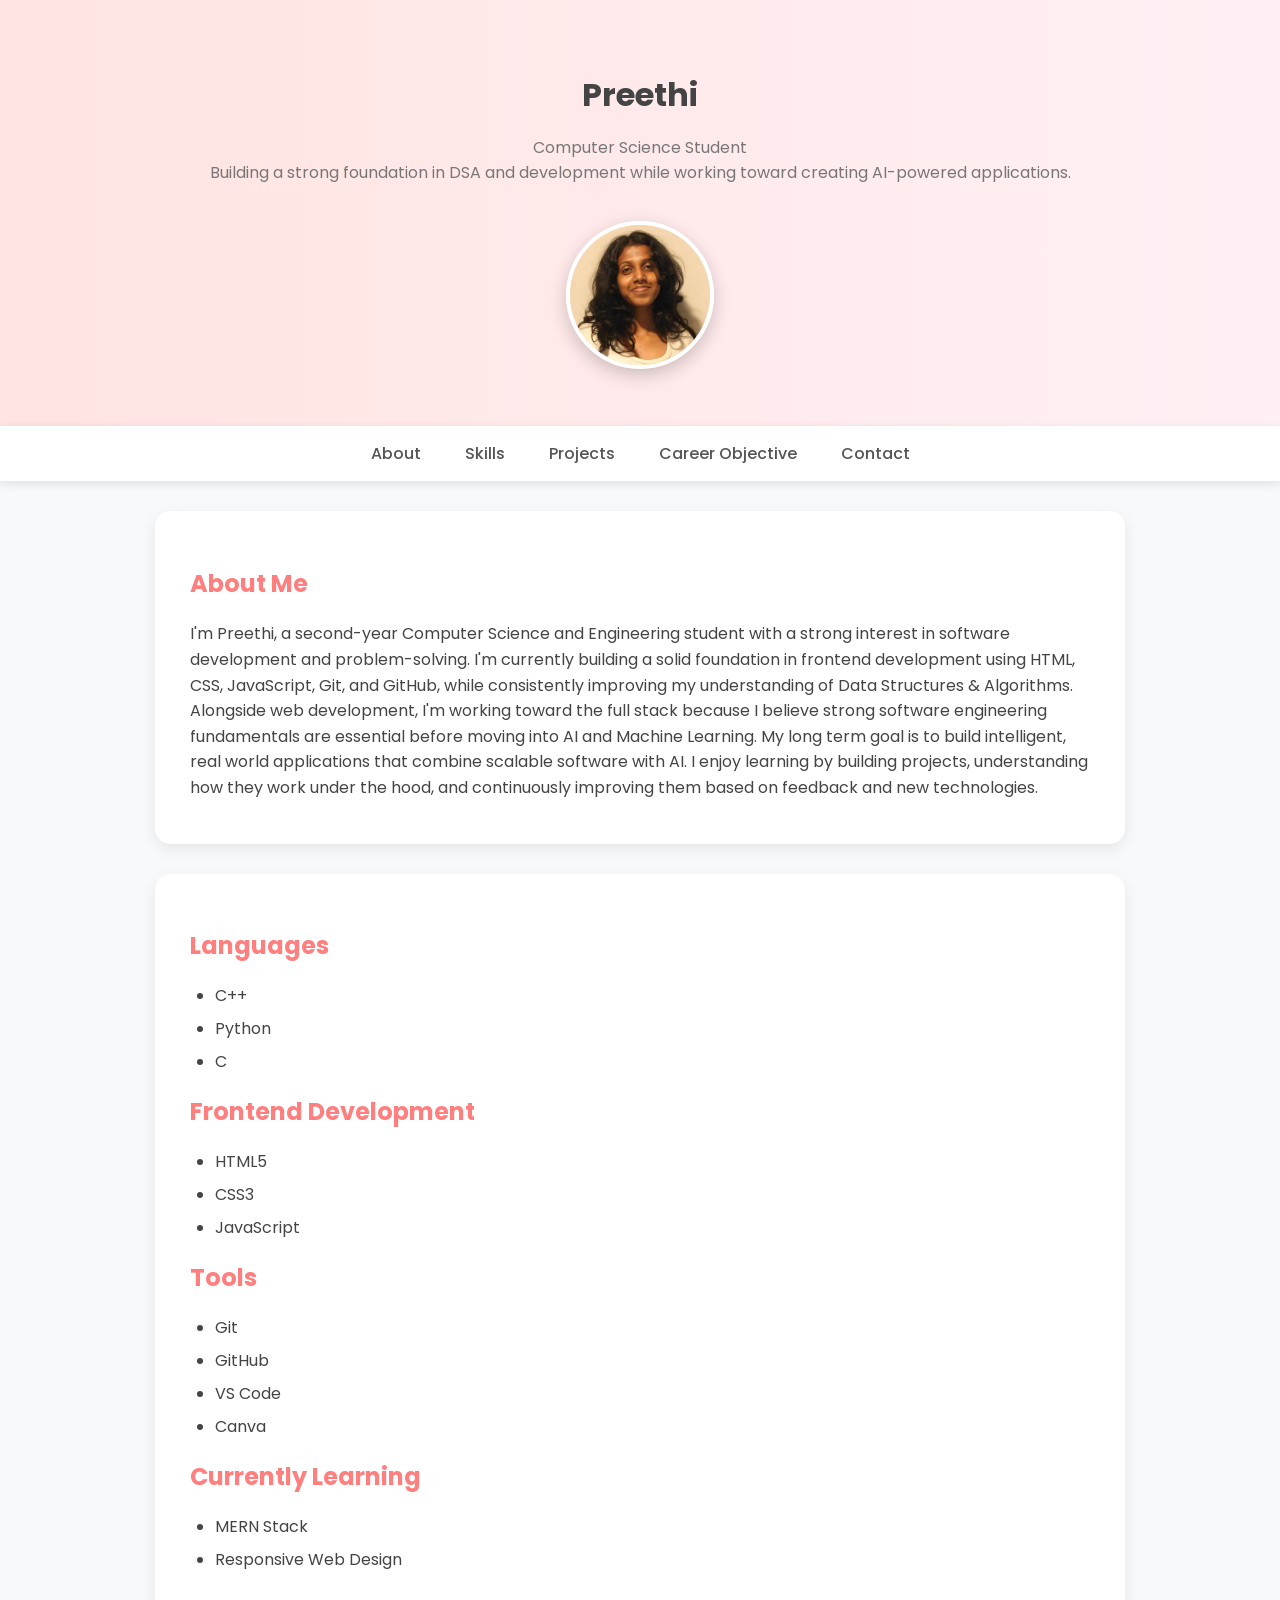
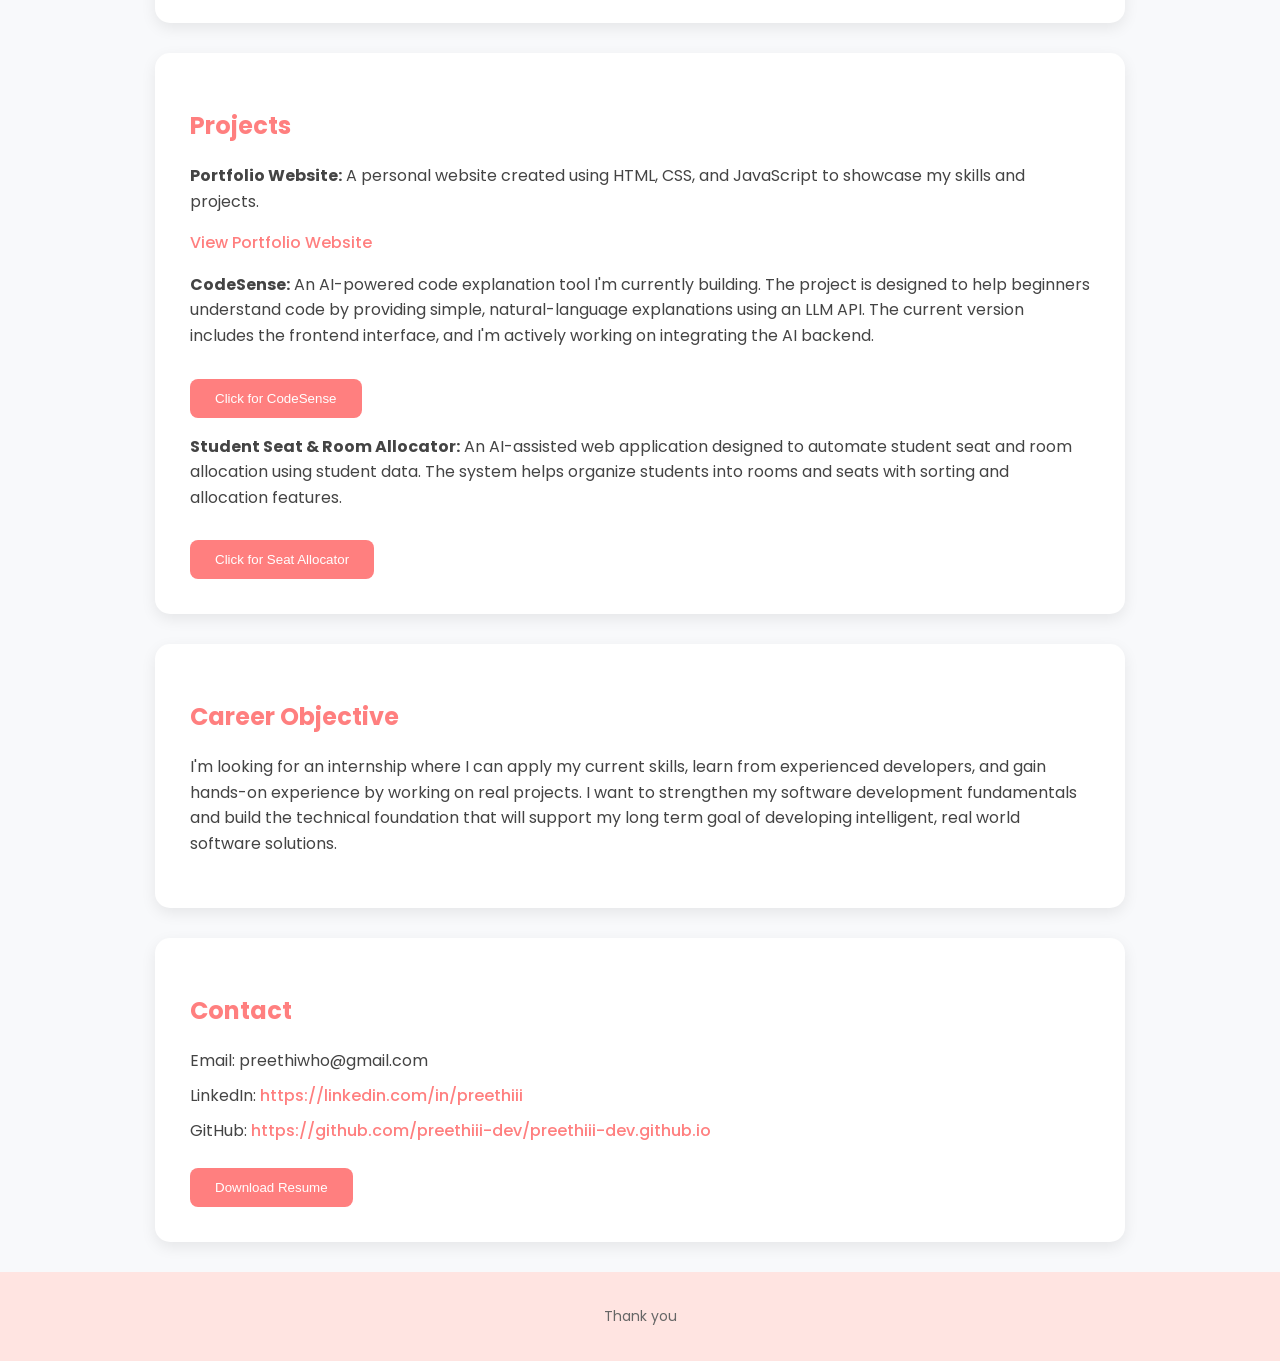
==== commit f3cdaeff: "Update index.html" ====
--- a/index.html
+++ b/index.html
@@ -1,243 +1,339 @@
 <!DOCTYPE html>
 <html lang="en">
-  <head>
-    <meta charset="UTF-8" />
-    <meta name="viewport" content="width=device-width, initial-scale=1.0" />
-    <title>Seat & Room Allocator</title>
-    <meta name="description" content="Automatically assign room numbers and seat numbers to students based on uploaded student data." />
-    <link rel="preconnect" href="https://fonts.googleapis.com" />
-    <link rel="preconnect" href="https://fonts.gstatic.com" crossorigin />
-    <link href="https://fonts.googleapis.com/css2?family=Inter:wght@300;400;500;600;700&display=swap" rel="stylesheet" />
-    <link rel="stylesheet" href="style.css" />
-  </head>
-  <body>
-    <!-- Toast Container -->
-    <div id="toast-container" aria-live="polite" aria-atomic="true"></div>
-
-    <!-- Loading Overlay -->
-    <div id="loading-overlay" class="loading-overlay hidden">
-      <div class="loading-spinner">
-        <div class="spinner"></div>
-        <p>Processing allocations...</p>
-      </div>
-    </div>
-
-    <!-- Header -->
-    <header class="header">
-      <div class="container">
-        <div class="header-content">
-          <div class="header-icon">
-            <svg xmlns="http://www.w3.org/2000/svg" width="28" height="28" viewBox="0 0 24 24" fill="none" stroke="currentColor" stroke-width="2" stroke-linecap="round" stroke-linejoin="round">
-              <rect x="3" y="3" width="18" height="18" rx="2"/>
-              <path d="M3 9h18M9 21V9"/>
-            </svg>
-          </div>
-          <div>
-            <h1 class="header-title">Seat &amp; Room Allocator</h1>
-            <p class="header-subtitle">Automatically assign rooms and seats to students from CSV data</p>
-          </div>
-        </div>
-      </div>
-    </header>
-
-    <main class="main">
-      <div class="container">
-
-        <!-- Step 1: Student Data Input -->
-        <section class="card" id="step-input">
-          <div class="card-header">
-            <div class="step-badge">Step 1</div>
-            <h2 class="card-title">Student Data</h2>
-            <p class="card-desc">Upload a CSV file or manually enter student details below.</p>
-          </div>
-
-          <!-- Drag & Drop Upload Area -->
-          <div class="upload-area" id="upload-area">
-            <div class="upload-icon">
-              <svg xmlns="http://www.w3.org/2000/svg" width="40" height="40" viewBox="0 0 24 24" fill="none" stroke="currentColor" stroke-width="1.5" stroke-linecap="round" stroke-linejoin="round">
-                <path d="M21 15v4a2 2 0 0 1-2 2H5a2 2 0 0 1-2-2v-4"/>
-                <polyline points="17 8 12 3 7 8"/>
-                <line x1="12" y1="3" x2="12" y2="15"/>
-              </svg>
-            </div>
-            <p class="upload-title">Drag &amp; drop your CSV file here</p>
-            <p class="upload-subtitle">or click to browse · supports .csv files only</p>
-            <input type="file" id="csv-file-input" accept=".csv" class="file-input" />
-            <button class="btn btn-outline btn-sm" onclick="document.getElementById('csv-file-input').click()">
-              <svg xmlns="http://www.w3.org/2000/svg" width="16" height="16" viewBox="0 0 24 24" fill="none" stroke="currentColor" stroke-width="2" stroke-linecap="round" stroke-linejoin="round"><path d="M14 2H6a2 2 0 0 0-2 2v16a2 2 0 0 0 2 2h12a2 2 0 0 0 2-2V8z"/><polyline points="14 2 14 8 20 8"/></svg>
-              Choose File
-            </button>
-          </div>
-
-          <!-- File Info -->
-          <div id="file-info" class="file-info hidden">
-            <div class="file-info-content">
-              <svg xmlns="http://www.w3.org/2000/svg" width="18" height="18" viewBox="0 0 24 24" fill="none" stroke="currentColor" stroke-width="2" stroke-linecap="round" stroke-linejoin="round"><path d="M14 2H6a2 2 0 0 0-2 2v16a2 2 0 0 0 2 2h12a2 2 0 0 0 2-2V8z"/><polyline points="14 2 14 8 20 8"/></svg>
-              <span id="file-name-display"></span>
-              <button class="btn-icon-sm" id="remove-file-btn" title="Remove file" aria-label="Remove uploaded file">
-                <svg aria-hidden="true" xmlns="http://www.w3.org/2000/svg" width="14" height="14" viewBox="0 0 24 24" fill="none" stroke="currentColor" stroke-width="2.5" stroke-linecap="round" stroke-linejoin="round"><line x1="18" y1="6" x2="6" y2="18"/><line x1="6" y1="6" x2="18" y2="18"/></svg>
-              </button>
-            </div>
-          </div>
-
-          <!-- Divider -->
-          <div class="divider"><span>or enter manually</span></div>
-
-          <!-- Manual Input -->
-          <div class="manual-input-section">
-            <label class="form-label" for="manual-input">
-              Paste student data (one per line: <code>RegisterNumber,StudentName</code>)
-            </label>
-            <textarea
-              id="manual-input"
-              class="textarea"
-              rows="5"
-              placeholder="22CS001,Alice Johnson&#10;22CS002,Bob Smith&#10;22CS003,Charlie Brown"
-            ></textarea>
-            <p class="input-hint">First line can optionally be a header row (e.g. "Register Number,Student Name")</p>
-          </div>
-
-          <!-- Sample CSV download link -->
-          <div class="sample-download">
-            <a href="sample_students.csv" download class="link-subtle">
-              <svg xmlns="http://www.w3.org/2000/svg" width="14" height="14" viewBox="0 0 24 24" fill="none" stroke="currentColor" stroke-width="2" stroke-linecap="round" stroke-linejoin="round"><path d="M21 15v4a2 2 0 0 1-2 2H5a2 2 0 0 1-2-2v-4"/><polyline points="7 10 12 15 17 10"/><line x1="12" y1="15" x2="12" y2="3"/></svg>
-              Download sample CSV
-            </a>
-          </div>
-        </section>
-
-        <!-- Step 2: Configuration -->
-        <section class="card" id="step-config">
-          <div class="card-header">
-            <div class="step-badge">Step 2</div>
-            <h2 class="card-title">Configuration</h2>
-            <p class="card-desc">Set sorting preference and room capacity before allocating.</p>
-          </div>
-
-          <div class="config-grid">
-            <!-- Sorting -->
-            <div class="form-group">
-              <label class="form-label">Sort Students By</label>
-              <div class="radio-group">
-                <label class="radio-label">
-                  <input type="radio" name="sort-option" value="register" checked />
-                  <span class="radio-custom"></span>
-                  <span>Register Number</span>
-                </label>
-                <label class="radio-label">
-                  <input type="radio" name="sort-option" value="name" />
-                  <span class="radio-custom"></span>
-                  <span>Student Name (A–Z)</span>
-                </label>
-              </div>
-            </div>
-
-            <!-- Room Capacity -->
-            <div class="form-group">
-              <label class="form-label" for="room-capacity">Seats per Room</label>
-              <div class="input-with-icon">
-                <svg xmlns="http://www.w3.org/2000/svg" width="16" height="16" viewBox="0 0 24 24" fill="none" stroke="currentColor" stroke-width="2" stroke-linecap="round" stroke-linejoin="round"><path d="M20.84 4.61a5.5 5.5 0 0 0-7.78 0L12 5.67l-1.06-1.06a5.5 5.5 0 0 0-7.78 7.78l1.06 1.06L12 21.23l7.78-7.78 1.06-1.06a5.5 5.5 0 0 0 0-7.78z"/></svg>
-                <input type="number" id="room-capacity" class="input" value="30" min="1" max="500" placeholder="e.g. 30" />
-              </div>
-              <p class="input-hint">Room numbers will start from 101</p>
-            </div>
-          </div>
-
-          <!-- Action Buttons -->
-          <div class="action-buttons">
-            <button class="btn btn-primary" id="allocate-btn">
-              <svg xmlns="http://www.w3.org/2000/svg" width="18" height="18" viewBox="0 0 24 24" fill="none" stroke="currentColor" stroke-width="2" stroke-linecap="round" stroke-linejoin="round"><polyline points="22 12 18 12 15 21 9 3 6 12 2 12"/></svg>
-              Allocate Seats
-            </button>
-            <button class="btn btn-danger" id="reset-btn">
-              <svg xmlns="http://www.w3.org/2000/svg" width="18" height="18" viewBox="0 0 24 24" fill="none" stroke="currentColor" stroke-width="2" stroke-linecap="round" stroke-linejoin="round"><polyline points="1 4 1 10 7 10"/><path d="M3.51 15a9 9 0 1 0 .49-3.36"/></svg>
-              Reset All
-            </button>
-          </div>
-        </section>
-
-        <!-- Results Section -->
-        <section class="card hidden" id="results-section">
-          <div class="card-header">
-            <div class="step-badge step-badge--success">Results</div>
-            <h2 class="card-title">Allocation Results</h2>
-          </div>
-
-          <!-- Stats -->
-          <div class="stats-grid" id="stats-grid">
-            <div class="stat-card">
-              <div class="stat-icon stat-icon--blue">
-                <svg xmlns="http://www.w3.org/2000/svg" width="20" height="20" viewBox="0 0 24 24" fill="none" stroke="currentColor" stroke-width="2" stroke-linecap="round" stroke-linejoin="round"><path d="M17 21v-2a4 4 0 0 0-4-4H5a4 4 0 0 0-4 4v2"/><circle cx="9" cy="7" r="4"/><path d="M23 21v-2a4 4 0 0 0-3-3.87"/><path d="M16 3.13a4 4 0 0 1 0 7.75"/></svg>
-              </div>
-              <div class="stat-info">
-                <div class="stat-value" id="stat-students">0</div>
-                <div class="stat-label">Total Students</div>
-              </div>
-            </div>
-            <div class="stat-card">
-              <div class="stat-icon stat-icon--purple">
-                <svg xmlns="http://www.w3.org/2000/svg" width="20" height="20" viewBox="0 0 24 24" fill="none" stroke="currentColor" stroke-width="2" stroke-linecap="round" stroke-linejoin="round"><rect x="3" y="3" width="18" height="18" rx="2"/><path d="M3 9h18M9 21V9"/></svg>
-              </div>
-              <div class="stat-info">
-                <div class="stat-value" id="stat-rooms">0</div>
-                <div class="stat-label">Rooms Created</div>
-              </div>
-            </div>
-            <div class="stat-card">
-              <div class="stat-icon stat-icon--green">
-                <svg xmlns="http://www.w3.org/2000/svg" width="20" height="20" viewBox="0 0 24 24" fill="none" stroke="currentColor" stroke-width="2" stroke-linecap="round" stroke-linejoin="round"><polyline points="22 12 18 12 15 21 9 3 6 12 2 12"/></svg>
-              </div>
-              <div class="stat-info">
-                <div class="stat-value" id="stat-seats">0</div>
-                <div class="stat-label">Seats Allocated</div>
-              </div>
-            </div>
-          </div>
-
-          <!-- Search & Download -->
-          <div class="table-controls">
-            <div class="search-wrapper">
-              <label for="search-input" class="sr-only">Search students</label>
-              <svg class="search-icon" aria-hidden="true" xmlns="http://www.w3.org/2000/svg" width="16" height="16" viewBox="0 0 24 24" fill="none" stroke="currentColor" stroke-width="2" stroke-linecap="round" stroke-linejoin="round"><circle cx="11" cy="11" r="8"/><line x1="21" y1="21" x2="16.65" y2="16.65"/></svg>
-              <input type="search" id="search-input" class="search-input" placeholder="Search by name or register number…" aria-label="Search students by name or register number" />
-            </div>
-            <button class="btn btn-success" id="download-btn">
-              <svg xmlns="http://www.w3.org/2000/svg" width="16" height="16" viewBox="0 0 24 24" fill="none" stroke="currentColor" stroke-width="2" stroke-linecap="round" stroke-linejoin="round"><path d="M21 15v4a2 2 0 0 1-2 2H5a2 2 0 0 1-2-2v-4"/><polyline points="7 10 12 15 17 10"/><line x1="12" y1="15" x2="12" y2="3"/></svg>
-              Download CSV
-            </button>
-          </div>
-
-          <p class="results-count" id="results-count"></p>
-
-          <!-- Table -->
-          <div class="table-wrapper">
-            <table class="table" id="results-table">
-              <thead>
-                <tr>
-                  <th>Register Number</th>
-                  <th>Student Name</th>
-                  <th>Room Number</th>
-                  <th>Seat Number</th>
-                </tr>
-              </thead>
-              <tbody id="results-tbody"></tbody>
-            </table>
-            <div class="empty-state hidden" id="empty-state">
-              <svg xmlns="http://www.w3.org/2000/svg" width="40" height="40" viewBox="0 0 24 24" fill="none" stroke="currentColor" stroke-width="1.5" stroke-linecap="round" stroke-linejoin="round"><circle cx="11" cy="11" r="8"/><line x1="21" y1="21" x2="16.65" y2="16.65"/></svg>
-              <p>No results match your search.</p>
-            </div>
-          </div>
-        </section>
-
-      </div>
-    </main>
-
-    <footer class="footer">
-      <div class="container">
-        <p>Seat &amp; Room Allocator · Built for educational institutions</p>
-      </div>
-    </footer>
-
-    <script src="script.js"></script>
-  </body>
+<head>
+<meta charset="UTF-8">
+<title>Preethi Portfolio</title>
+
+<link href="https://fonts.googleapis.com/css2?family=Poppins:wght@300;400;600&display=swap" rel="stylesheet">
+
+<style>
+    body {
+        font-family: 'Poppins', sans-serif;
+        margin: 0;
+        background: #f8f9fb;
+        color: #444;
+    }
+
+    header {
+        text-align: center;
+        padding: 50px 20px;
+        background: linear-gradient(to right, #ffe4e1, #fff0f5);
+    }
+
+    header h1 {
+        margin-bottom: 5px;
+        font-size: 32px;
+    }
+
+    header p {
+        color: #777;
+        font-size: 16px;
+    }
+
+    .profile-pic {
+        width: 140px;
+        height: 140px;
+        border-radius: 50%;
+        object-fit: cover;
+        margin-top: 20px;
+        border: 4px solid white;
+        box-shadow: 0px 6px 18px rgba(0,0,0,0.2);
+    }
+
+    nav {
+        background: white;
+        text-align: center;
+        padding: 15px;
+        box-shadow: 0px 3px 10px rgba(0,0,0,0.1);
+        position: sticky;
+        top: 0;
+    }
+
+    nav a {
+        margin: 0 20px;
+        text-decoration: none;
+        color: #555;
+        font-weight: 500;
+        transition: 0.3s;
+    }
+
+    nav a:hover {
+        color: #ff7f7f;
+    }
+
+    section {
+        max-width: 900px;
+        margin: 30px auto;
+        padding: 35px;
+        background: white;
+        border-radius: 15px;
+        box-shadow: 0px 5px 15px rgba(0,0,0,0.08);
+    }
+
+    h2 {
+        color: #ff7f7f;
+        margin-bottom: 20px;
+    }
+
+    /* About */
+    #about p {
+        margin: 8px 0;
+        line-height: 1.6;
+    }
+
+    /* Skills */
+    ul {
+        list-style-type: disc;
+        padding-left: 25px;
+    }
+
+    li {
+        margin: 8px 0;
+    }
+
+    /* Projects */
+    #projects p {
+        margin-bottom: 15px;
+        line-height: 1.6;
+    }
+
+    /* Career Objective */
+    #career p {
+        line-height: 1.6;
+    }
+
+    button {
+        margin-top: 15px;
+        padding: 12px 25px;
+        background: #ff7f7f;
+        color: white;
+        border: none;
+        border-radius: 8px;
+        cursor: pointer;
+        font-weight: 500;
+        transition: 0.3s;
+    }
+
+    button:hover {
+        background: #ff4d4d;
+    }
+
+    a {
+        color: #ff7f7f;
+        text-decoration: none;
+        font-weight: 500;
+    }
+
+    a:hover {
+        text-decoration: underline;
+    }
+
+    /* Contact spacing */
+    #contact p {
+        margin: 10px 0;
+    }
+
+    footer {
+        text-align: center;
+        padding: 20px;
+        background: #ffe4e1;
+        margin-top: 30px;
+        font-size: 14px;
+        color: #666;
+    }
+</style>
+</head>
+
+<body>
+
+<header>
+    <h1>Preethi</h1>
+
+    <p>
+        Computer Science Student<br>
+        Building a strong foundation in DSA and development while working
+        toward creating AI-powered applications.
+    </p>
+
+    <!-- Make sure this filename matches the actual file in GitHub -->
+    <img src="myphoto.jpg" alt="Profile Photo" class="profile-pic">
+</header>
+
+
+<nav>
+    <a href="#about">About</a>
+    <a href="#skills">Skills</a>
+    <a href="#projects">Projects</a>
+    <a href="#career">Career Objective</a>
+    <a href="#contact">Contact</a>
+</nav>
+
+
+<section id="about">
+    <h2>About Me</h2>
+
+    <p>
+        I'm Preethi, a second-year Computer Science and Engineering student
+        with a strong interest in software development and problem-solving.
+        I'm currently building a solid foundation in frontend development
+        using HTML, CSS, JavaScript, Git, and GitHub, while consistently
+        improving my understanding of Data Structures & Algorithms.
+        Alongside web development, I'm working toward the full stack because
+        I believe strong software engineering fundamentals are essential
+        before moving into AI and Machine Learning. My long term goal is to
+        build intelligent, real world applications that combine scalable
+        software with AI. I enjoy learning by building projects,
+        understanding how they work under the hood, and continuously
+        improving them based on feedback and new technologies.
+    </p>
+</section>
+
+
+<section id="skills">
+    <h2>Languages</h2>
+
+    <ul>
+        <li>C++</li>
+        <li>Python</li>
+        <li>C</li>
+    </ul>
+
+
+    <h2>Frontend Development</h2>
+
+    <ul>
+        <li>HTML5</li>
+        <li>CSS3</li>
+        <li>JavaScript</li>
+    </ul>
+
+
+    <h2>Tools</h2>
+
+    <ul>
+        <li>Git</li>
+        <li>GitHub</li>
+        <li>VS Code</li>
+        <li>Canva</li>
+    </ul>
+
+
+    <h2>Currently Learning</h2>
+
+    <ul>
+        <li>MERN Stack</li>
+        <li>Responsive Web Design</li>
+    </ul>
+
+</section>
+
+
+<section id="projects">
+    <h2>Projects</h2>
+
+
+    <!-- Portfolio Project -->
+    <p>
+        <b>Portfolio Website:</b>
+        A personal website created using HTML, CSS, and JavaScript
+        to showcase my skills and projects.
+    </p>
+
+    <p>
+        <a href="https://preethiii-dev.github.io" target="_blank">
+            View Portfolio Website
+        </a>
+    </p>
+
+
+    <!-- CodeSense Project -->
+    <p>
+        <b>CodeSense:</b>
+        An AI-powered code explanation tool I'm currently building.
+        The project is designed to help beginners understand code by
+        providing simple, natural-language explanations using an LLM API.
+        The current version includes the frontend interface, and I'm
+        actively working on integrating the AI backend.
+    </p>
+
+    <button onclick="openproject()">
+        Click for CodeSense
+    </button>
+
+
+    <!-- Seat Allocator Project -->
+    <p>
+        <b>Student Seat & Room Allocator:</b>
+        An AI-assisted web application designed to automate student
+        seat and room allocation using student data. The system helps
+        organize students into rooms and seats with sorting and
+        allocation features.
+    </p>
+
+    <button onclick="openSeatAllocator()">
+        Click for Seat Allocator
+    </button>
+
+</section>
+
+
+<section id="career">
+    <h2>Career Objective</h2>
+
+    <p>
+        I'm looking for an internship where I can apply my current skills,
+        learn from experienced developers, and gain hands-on experience by
+        working on real projects. I want to strengthen my software
+        development fundamentals and build the technical foundation that
+        will support my long term goal of developing intelligent,
+        real world software solutions.
+    </p>
+</section>
+
+
+<section id="contact">
+    <h2>Contact</h2>
+
+    <p>
+        Email: preethiwho@gmail.com
+    </p>
+
+    <p>
+        LinkedIn:
+        <a href="https://linkedin.com/in/preethiii" target="_blank">
+            https://linkedin.com/in/preethiii
+        </a>
+    </p>
+
+    <p>
+        GitHub:
+        <a href="https://github.com/preethiii-dev/preethiii-dev.github.io" target="_blank">
+            https://github.com/preethiii-dev/preethiii-dev.github.io
+        </a>
+    </p>
+
+    <a href="resume.final.pdf" download>
+        <button>Download Resume</button>
+    </a>
+</section>
+
+
+<footer>
+    <p>Thank you</p>
+</footer>
+
+
+<script>
+
+function openproject() {
+    window.location.href = "codesense/code-explainer.html";
+}
+
+function openSeatAllocator() {
+    window.location.href = "seat.allocator/";
+}
+
+</script>
+
+</body>
 </html>
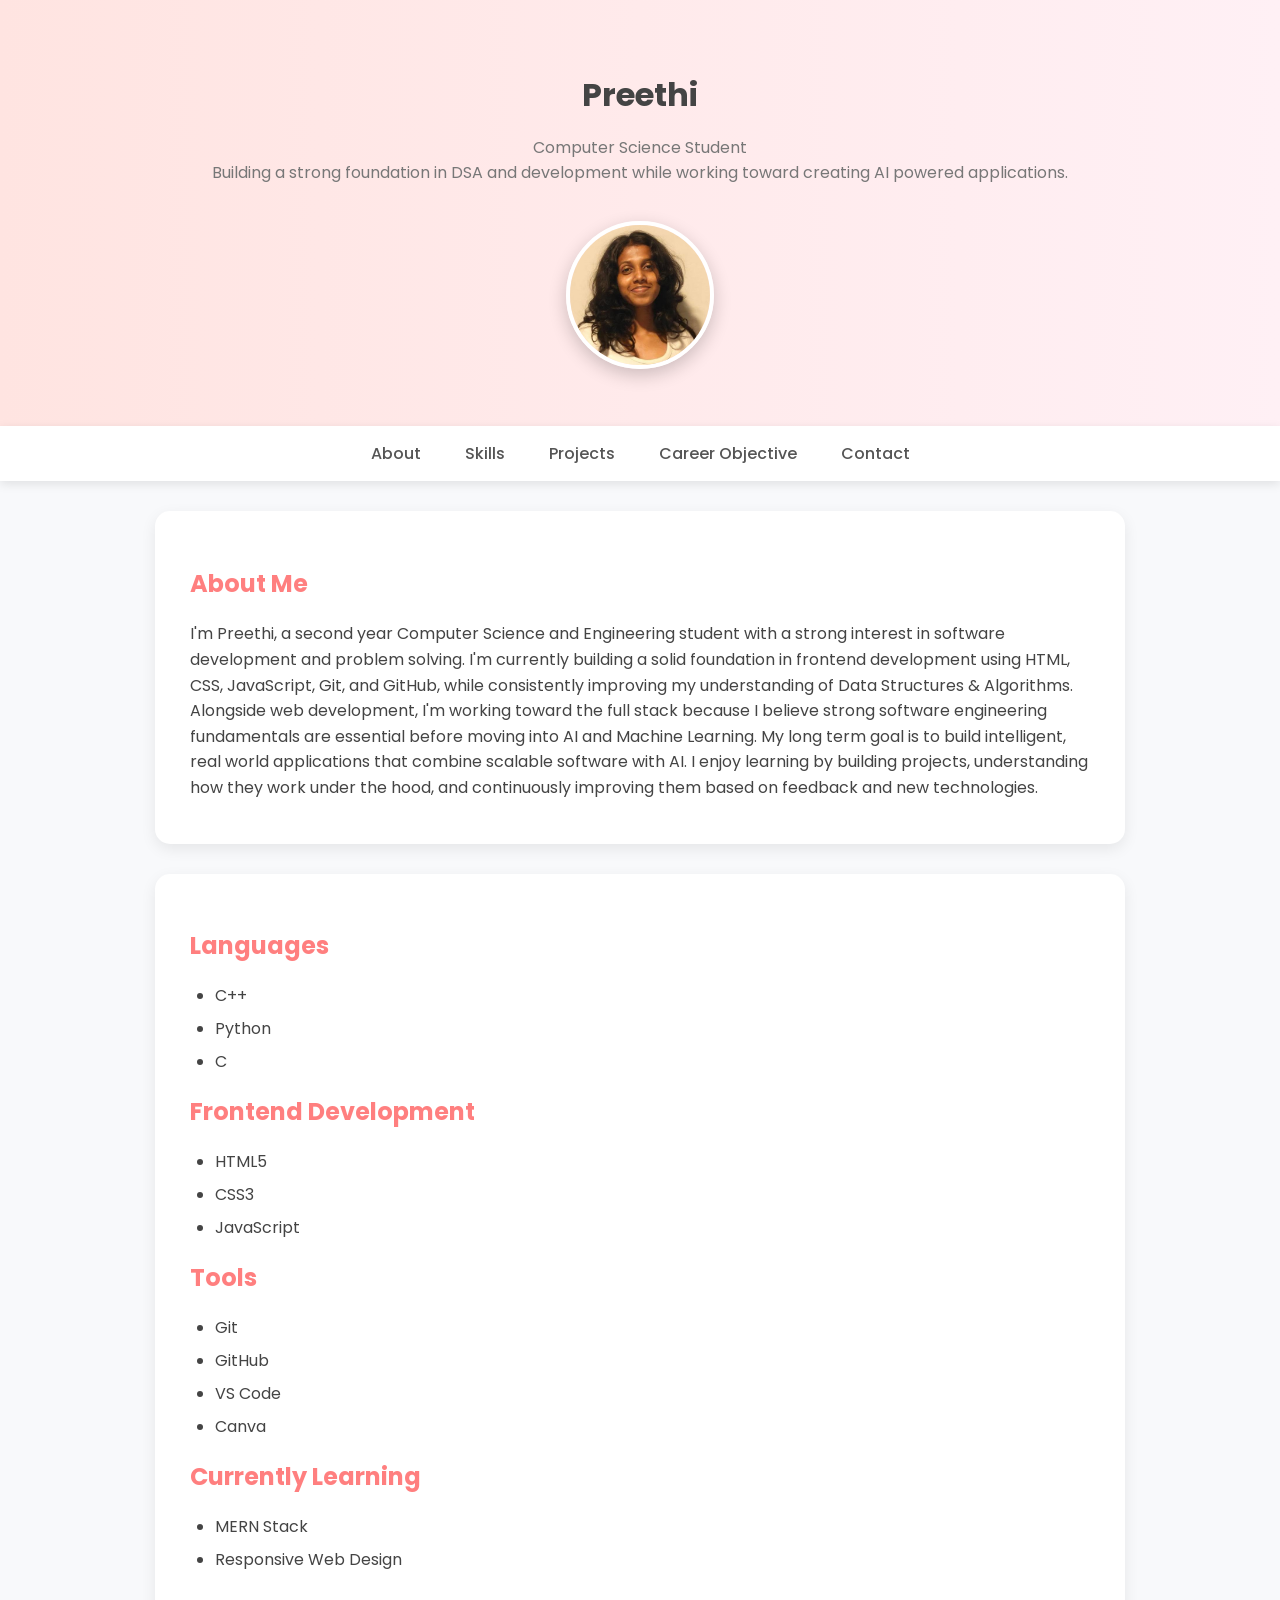
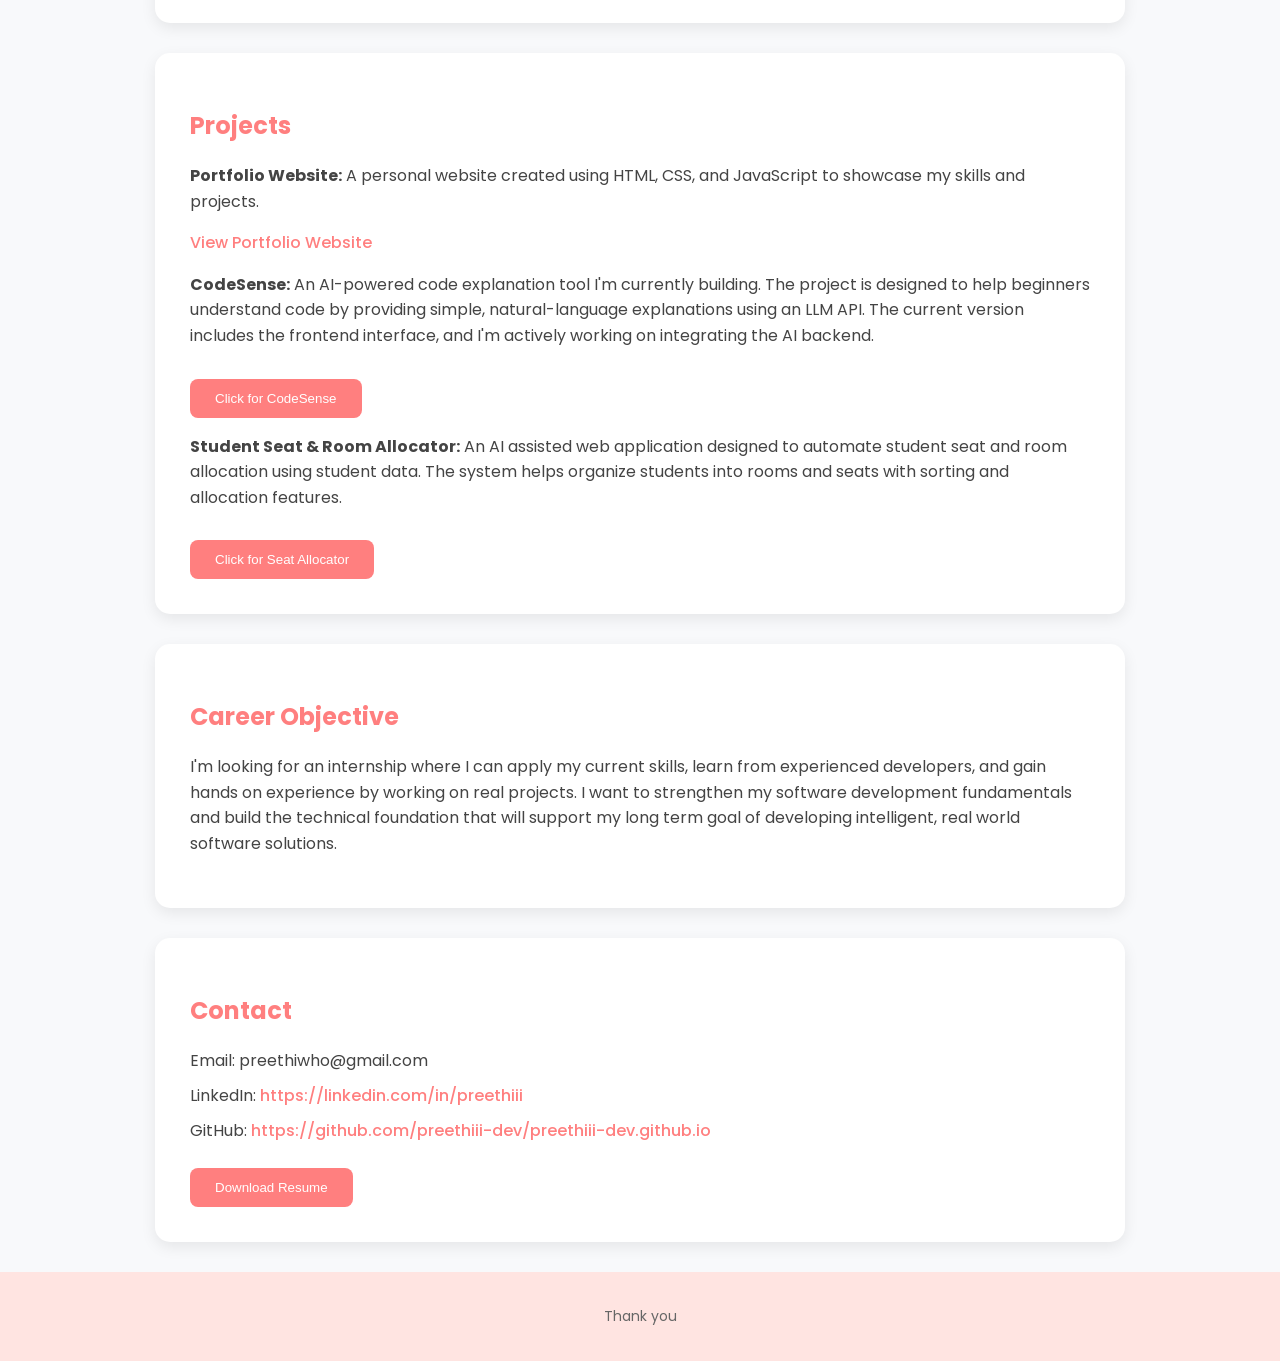
==== commit 6d84dbeb: "Update index.html" ====
--- a/index.html
+++ b/index.html
@@ -152,7 +152,7 @@
     <p>
         Computer Science Student<br>
         Building a strong foundation in DSA and development while working
-        toward creating AI-powered applications.
+        toward creating AI powered applications.
     </p>
 
     <!-- Make sure this filename matches the actual file in GitHub -->
@@ -173,8 +173,8 @@
     <h2>About Me</h2>
 
     <p>
-        I'm Preethi, a second-year Computer Science and Engineering student
-        with a strong interest in software development and problem-solving.
+        I'm Preethi, a second year Computer Science and Engineering student
+        with a strong interest in software development and problem solving.
         I'm currently building a solid foundation in frontend development
         using HTML, CSS, JavaScript, Git, and GitHub, while consistently
         improving my understanding of Data Structures & Algorithms.
@@ -264,7 +264,7 @@
     <!-- Seat Allocator Project -->
     <p>
         <b>Student Seat & Room Allocator:</b>
-        An AI-assisted web application designed to automate student
+        An AI assisted web application designed to automate student
         seat and room allocation using student data. The system helps
         organize students into rooms and seats with sorting and
         allocation features.
@@ -282,7 +282,7 @@
 
     <p>
         I'm looking for an internship where I can apply my current skills,
-        learn from experienced developers, and gain hands-on experience by
+        learn from experienced developers, and gain hands on experience by
         working on real projects. I want to strengthen my software
         development fundamentals and build the technical foundation that
         will support my long term goal of developing intelligent,
